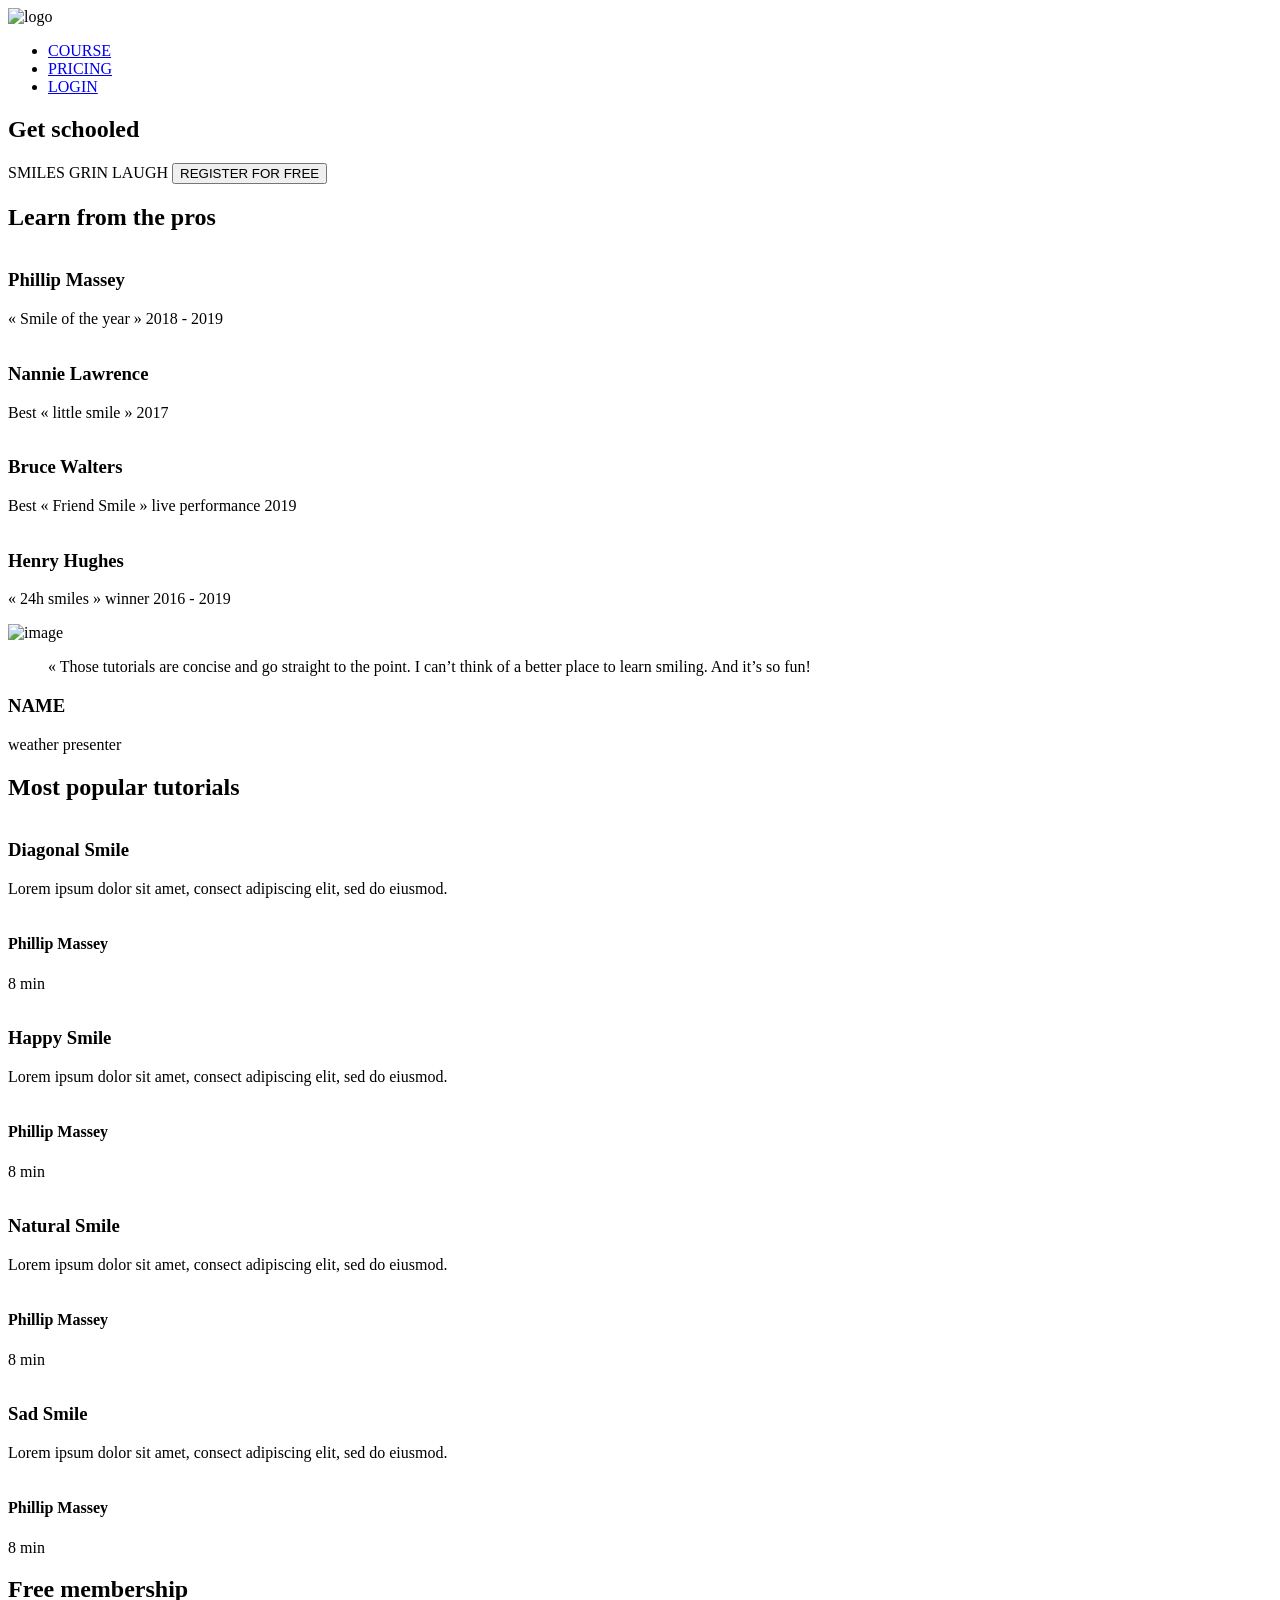
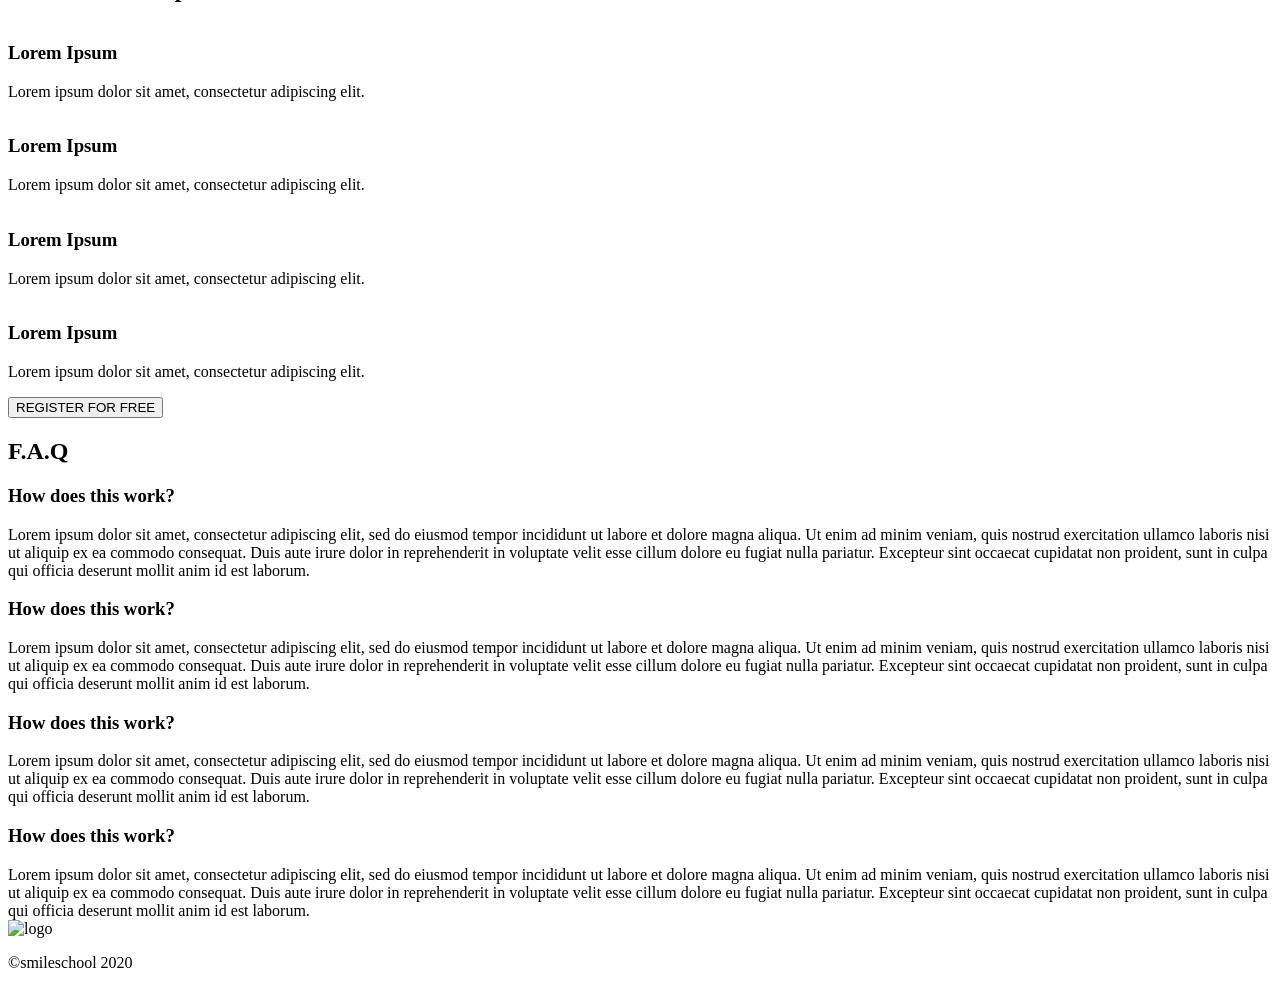
==== css_advanced/index.html @ 0bd1c62f "initial commit for css advanced" ====
<html lang="en">
<head>
    <meta charset="UTF-8">
    <meta name="viewport" content="width=device-width, initial-scale=1.0">
    <script src="https://kit.fontawesome.com/4a2b055604.js" crossorigin="anonymous"></script>
    <title>Document</title>
</head>
<body>
    <header>
        <nav>
            <img src="https://fakeimg.pl/250x250?text=Sample+Logo" alt="logo">
          
            <ul>
                <li><a href="#">COURSE</a></li>
                <li><a href="#">PRICING</a></li>
                <li><a href="#">LOGIN</a></li>
            </ul>
        </nav>
        
    </header>
    <main>
        <section>
            <div>
                <h1>Get schooled</h1>
                <span>SMILES</span>
                <span>GRIN</span>
                <span>LAUGH</span>
                <button>REGISTER FOR FREE</button>
            </div>
            <div>
                <h2>Learn from the pros</h2>
                <div>
                    <div>
                        <img src="./images/1 (3).png" alt="">
                        <h3>Phillip Massey</h3>
                        <p>« Smile of the year » 2018 - 2019</p>
                    </div>
                    <div>
                        <img src="./images/6.png" alt="">
                        <h3>Nannie Lawrence</h3>
                        <p>Best « little smile » 2017</p>
                    </div>
                    <div>
                        <img src="./images/7.png" alt="">
                        <h3>Bruce Walters</h3>
                        <p>Best « Friend Smile » live performance 2019</p>
                    </div>
                    <div>
                        <img src="./images/8.png" alt="">
                        <h3>Henry Hughes</h3>
                        <p>« 24h smiles » winner 2016 - 2019</p>
                    </div>
                </div>
            </div>
        </section>
        <section>
            <div>
                <img src="./images/Bitmap.png" alt="image">
            </div>
            <div>
                <blockquote>« Those tutorials are concise and go straight to the point. I can’t think of a better place to learn smiling. And it’s so fun!</blockquote>
                <h3>NAME</h3>
                <P>weather presenter</P>
            </div>
        </section>
        <section>
            <h2>Most popular tutorials</h2>
            <div>
                <img src="./images/Bitmap (1).png" alt="">
                <h3>Diagonal Smile</h3>
                <p>Lorem ipsum dolor sit amet, consect adipiscing elit, sed do eiusmod.</p>
                <div>
                    <img src="./images/1 (3).png" alt="">
                    <h4>Phillip Massey</h4>
                </div>
                <div>
                    <div><i class="fa-solid fa-star"></i></div>
                    <div><i class="fa-solid fa-star"></i></div>
                    <div><i class="fa-solid fa-star"></i></div>
                    <div><i class="fa-solid fa-star"></i></div>
                    <div><i class="fa-solid fa-star"></i></div>
                </div>
                <p>8 min</p>
            </div>
            <div>
                <img src="./images/Bitmap (4).png" alt="">
                <h3>Happy Smile</h3>
                <p>Lorem ipsum dolor sit amet, consect adipiscing elit, sed do eiusmod.</p>
                <div>
                    <img src="./images/1 (3).png" alt="">
                    <h4>Phillip Massey</h4>
                </div>
                <div>
                    <div><i class="fa-solid fa-star"></i></div>
                    <div><i class="fa-solid fa-star"></i></div>
                    <div><i class="fa-solid fa-star"></i></div>
                    <div><i class="fa-solid fa-star"></i></div>
                    <div><i class="fa-solid fa-star"></i></div>
                </div>
                <p>8 min</p>
            </div>
            <div>
                <img src="./images/Bitmap (3).png" alt="">
                <h3>Natural Smile</h3>
                <p>Lorem ipsum dolor sit amet, consect adipiscing elit, sed do eiusmod.</p>
                <div>
                    <img src="./images/1 (3).png" alt="">
                    <h4>Phillip Massey</h4>
                </div>
                <div>
                    <div><i class="fa-solid fa-star"></i></div>
                    <div><i class="fa-solid fa-star"></i></div>
                    <div><i class="fa-solid fa-star"></i></div>
                    <div><i class="fa-solid fa-star"></i></div>
                    <div><i class="fa-solid fa-star"></i></div>
                </div>
                <p>8 min</p>
            </div>
            <div>
                <img src="./images/Bitmap (2).png" alt="">
                <h3>Sad Smile</h3>
                <p>Lorem ipsum dolor sit amet, consect adipiscing elit, sed do eiusmod.</p>
                <div>
                    <img src="./images/1 (3).png" alt="">
                    <h4>Phillip Massey</h4>
                </div>
                <div>
                    <div><i class="fa-solid fa-star"></i></div>
                    <div><i class="fa-solid fa-star"></i></div>
                    <div><i class="fa-solid fa-star"></i></div>
                    <div><i class="fa-solid fa-star"></i></div>
                    <div><i class="fa-solid fa-star"></i></div>
                </div>
                <p>8 min</p>
            </div>
        </section>
        <section>
            <h2>Free membership</h2>
            <div>
                <img src="./images/smile.svg" alt="">
                <h3>Lorem Ipsum</h3>
                <p>Lorem ipsum dolor sit amet, consectetur adipiscing elit.</p>
            </div>
            <div>
                <img src="./images/smile.svg" alt="">
                <h3>Lorem Ipsum</h3>
                <p>Lorem ipsum dolor sit amet, consectetur adipiscing elit.</p>
            </div>
            <div>
                <img src="./images/smile.svg" alt="">
                <h3>Lorem Ipsum</h3>
                <p>Lorem ipsum dolor sit amet, consectetur adipiscing elit.</p>
            </div>
            <div>
                <img src="./images/smile.svg" alt="">
                <h3>Lorem Ipsum</h3>
                <p>Lorem ipsum dolor sit amet, consectetur adipiscing elit.</p>
            </div>
            <button>REGISTER FOR FREE</button>
        </section>
        <section>
            <h2>F.A.Q</h2>
            <div>
                <div>
                    <div>
                        <h3>How does this work?</h3>
                    </div>
                    <div>
                        Lorem ipsum dolor sit amet, consectetur adipiscing elit, sed do eiusmod tempor incididunt ut labore et dolore magna aliqua. Ut enim ad minim veniam, quis nostrud exercitation ullamco laboris nisi ut aliquip ex ea commodo consequat. Duis aute irure dolor in reprehenderit in voluptate velit esse cillum dolore eu fugiat nulla pariatur. Excepteur sint occaecat cupidatat non proident, sunt in culpa qui officia deserunt mollit anim id est laborum.
                    </div>

                    <div>
                        <h3>How does this work?</h3>
                    </div>
                    <div>
                        Lorem ipsum dolor sit amet, consectetur adipiscing elit, sed do eiusmod tempor incididunt ut labore et dolore magna aliqua. Ut enim ad minim veniam, quis nostrud exercitation ullamco laboris nisi ut aliquip ex ea commodo consequat. Duis aute irure dolor in reprehenderit in voluptate velit esse cillum dolore eu fugiat nulla pariatur. Excepteur sint occaecat cupidatat non proident, sunt in culpa qui officia deserunt mollit anim id est laborum.
                    </div>
                </div>
                <div>
                    <div>
                        <h3>How does this work?</h3>
                    </div>
                    <div>
                        Lorem ipsum dolor sit amet, consectetur adipiscing elit, sed do eiusmod tempor incididunt ut labore et dolore magna aliqua. Ut enim ad minim veniam, quis nostrud exercitation ullamco laboris nisi ut aliquip ex ea commodo consequat. Duis aute irure dolor in reprehenderit in voluptate velit esse cillum dolore eu fugiat nulla pariatur. Excepteur sint occaecat cupidatat non proident, sunt in culpa qui officia deserunt mollit anim id est laborum.
                    </div>
                    <div>
                        <h3>How does this work?</h3>
                    </div>
                    <div>
                        Lorem ipsum dolor sit amet, consectetur adipiscing elit, sed do eiusmod tempor incididunt ut labore et dolore magna aliqua. Ut enim ad minim veniam, quis nostrud exercitation ullamco laboris nisi ut aliquip ex ea commodo consequat. Duis aute irure dolor in reprehenderit in voluptate velit esse cillum dolore eu fugiat nulla pariatur. Excepteur sint occaecat cupidatat non proident, sunt in culpa qui officia deserunt mollit anim id est laborum.
                    </div>
                </div>
            </div>
        </section>
    </main>
    <footer>
        <section>
            <div>
                <img src="https://fakeimg.pl/250x250?text=Sample+Logo" alt="logo">
                <div>
                    <i class="fa-brands fa-facebook"></i>
                    <i class="fa-brands fa-twitter"></i>
                    <i class="fa-brands fa-instagram"></i>
                </div>
            </div>
            <p>©smileschool 2020</p>
        </section>
    </footer>
</body>
</html>
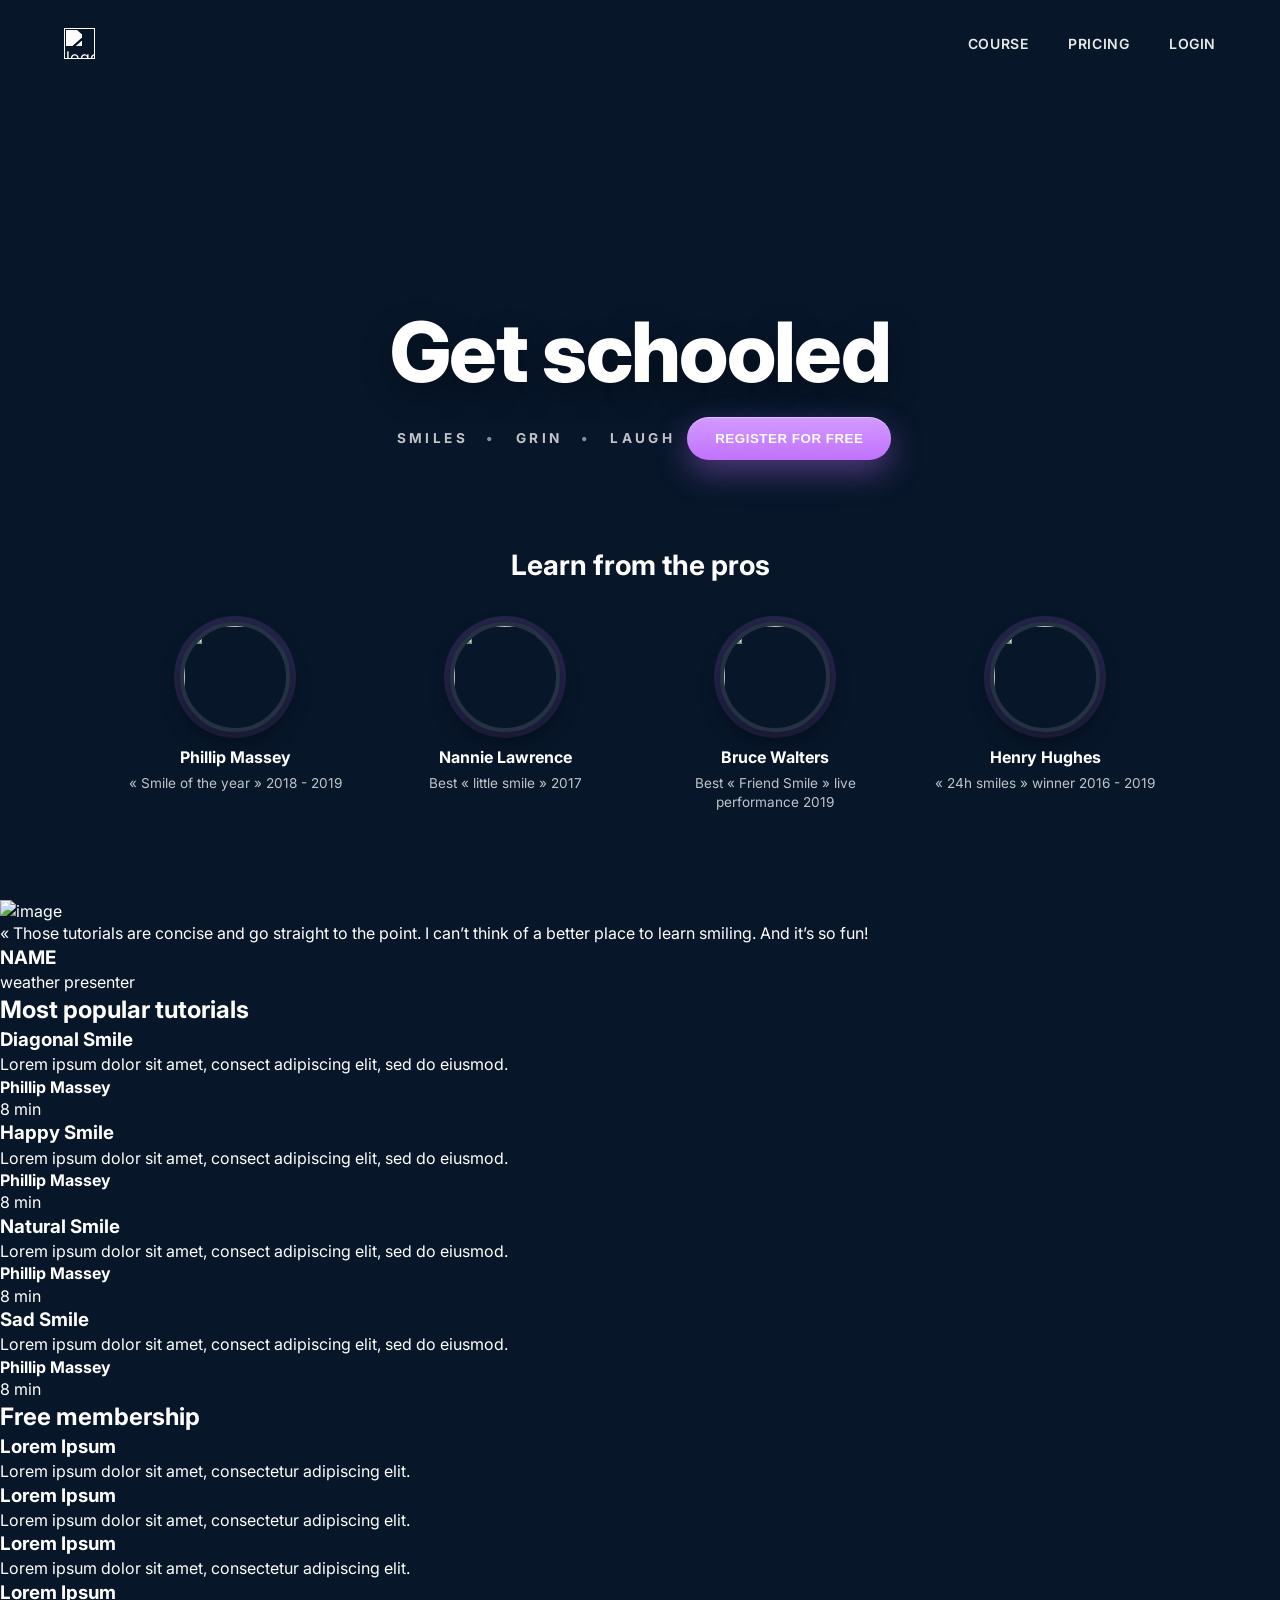
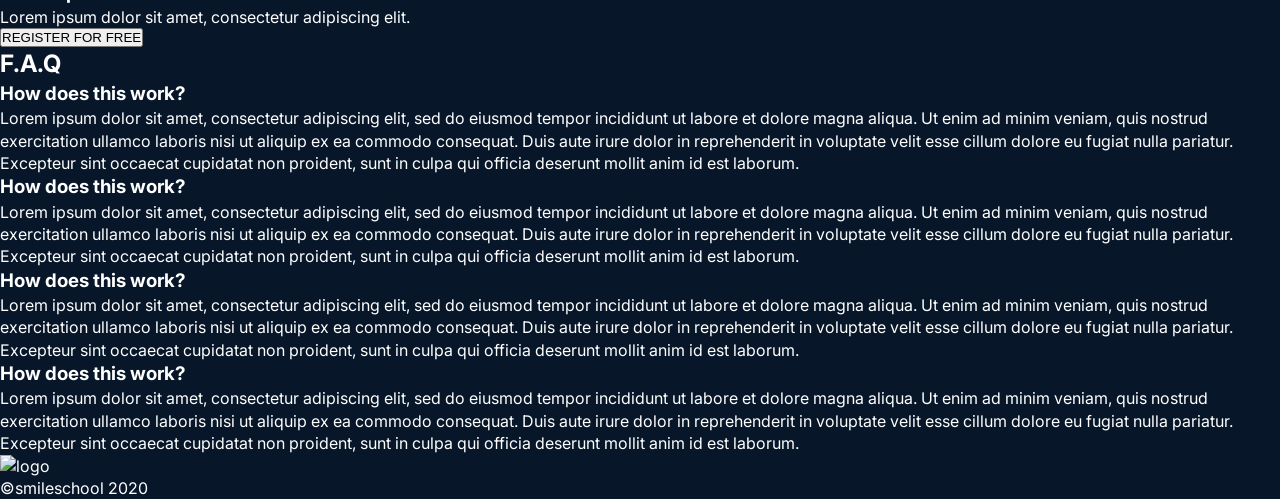
==== commit 6a4b4d4c: "header and first section for css advanced" ====
--- a/css_advanced/index.html
+++ b/css_advanced/index.html
@@ -5,11 +5,12 @@
     <meta name="viewport" content="width=device-width, initial-scale=1.0">
     <script src="https://kit.fontawesome.com/4a2b055604.js" crossorigin="anonymous"></script>
     <title>Document</title>
+    <link href="styles.css" rel="stylesheet">
 </head>
 <body>
     <header>
         <nav>
-            <img src="https://fakeimg.pl/250x250?text=Sample+Logo" alt="logo">
+            <img src="file:///Users/dafrosambanga/Desktop/alx_sefe/alx_html_css/css_advanced/CSS-Advanced-5/smile.png" alt="logo">
           
             <ul>
                 <li><a href="#">COURSE</a></li>
@@ -32,22 +33,22 @@
                 <h2>Learn from the pros</h2>
                 <div>
                     <div>
-                        <img src="./images/1 (3).png" alt="">
+                        <img src="file:///Users/dafrosambanga/Desktop/alx_sefe/alx_html_css/css_advanced/CSS-Advanced-5/1.png" alt="">
                         <h3>Phillip Massey</h3>
                         <p>« Smile of the year » 2018 - 2019</p>
                     </div>
                     <div>
-                        <img src="./images/6.png" alt="">
+                        <img src="file:///Users/dafrosambanga/Desktop/alx_sefe/alx_html_css/css_advanced/CSS-Advanced-5/3.png" alt="">
                         <h3>Nannie Lawrence</h3>
                         <p>Best « little smile » 2017</p>
                     </div>
                     <div>
-                        <img src="./images/7.png" alt="">
+                        <img src="file:///Users/dafrosambanga/Desktop/alx_sefe/alx_html_css/css_advanced/CSS-Advanced-5/2.png" alt="">
                         <h3>Bruce Walters</h3>
                         <p>Best « Friend Smile » live performance 2019</p>
                     </div>
                     <div>
-                        <img src="./images/8.png" alt="">
+                        <img src="file:///Users/dafrosambanga/Desktop/alx_sefe/alx_html_css/css_advanced/CSS-Advanced-5/4.png" alt="">
                         <h3>Henry Hughes</h3>
                         <p>« 24h smiles » winner 2016 - 2019</p>
                     </div>
--- a/css_advanced/styles.css
+++ b/css_advanced/styles.css
@@ -0,0 +1,197 @@
+/* ---------- Base ---------- */
+@import url('https://fonts.googleapis.com/css2?family=Inter:wght@400;600;700;800&display=swap');
+
+:root{
+  --bg-dark: #071629;
+  --text: #ffffff;
+  --muted: rgba(255,255,255,.75);
+  --accent: #C271FF;                 /* purple from mock */
+  --hero-img: url("file:///Users/dafrosambanga/Desktop/alx_sefe/alx_html_css/css_advanced/CSS-Advanced-5/Object.png"); 
+}
+
+*{box-sizing:border-box;margin:0;padding:0}
+html,body{height:100%}
+body{
+  font-family: Inter, system-ui, -apple-system, Segoe UI, Roboto, Arial, sans-serif;
+  color: var(--text);
+  background: var(--bg-dark);
+  line-height: 1.4;
+}
+
+/* ---------- Header / Nav ---------- */
+header{
+  position:absolute;                /* sits over the hero image */
+  inset:0 0 auto 0;
+  z-index:50;
+}
+header nav{
+  max-width:1200px;
+  margin:0 auto;
+  padding:28px 24px;
+  display:flex;
+  align-items:center;
+  justify-content:space-between;
+}
+header nav img{
+  height: clamp(24px, 2.4vw, 36px);
+  width:auto;
+  display:block;
+  object-fit:contain;
+  filter: brightness(0) invert(1);  /* white logo */
+  -webkit-user-drag: none;
+  user-select: none;
+}
+header nav ul{
+  list-style:none;
+  display:flex;
+  gap:40px;
+}
+header nav a{
+  text-decoration:none;
+  color:var(--text);
+  font-weight:600;
+  letter-spacing:.04em;
+  font-size:.875rem;
+  opacity:.9;
+  transition: color .2s ease, opacity .2s ease;
+}
+header nav a:hover{ color:var(--accent); opacity:1; }
+
+/* ---------- Hero (first section) ---------- */
+main > section:first-of-type{
+  position:relative;
+  min-height:100dvh;
+  display:flex;
+  flex-direction:column;
+  justify-content:flex-end;         /* pros row near bottom */
+  overflow:hidden;
+
+  /* Full-bleed image + vignettes like the design */
+  background:
+    radial-gradient(1200px 70% at 65% 8%, rgba(7,22,41,0) 0%, rgba(7,22,41,.55) 55%, rgba(7,22,41,.85) 85%, rgba(7,22,41,.95) 100%),
+    linear-gradient(180deg, rgba(7,22,41,.15) 0%, rgba(7,22,41,.85) 62%, rgba(7,22,41,1) 100%),
+    var(--hero-img) center right/cover no-repeat;
+}
+
+/* --- Headline block (first div inside first section) --- */
+main > section:first-of-type > div:first-of-type{
+  margin-top:120px;                 /* space below header */
+  margin-inline:auto;
+  max-width:960px;
+  padding:0 24px;
+  text-align:center;
+}
+
+main > section:first-of-type h1{
+  font-size: clamp(40px, 6.5vw, 96px);
+  line-height:1.02;
+  font-weight:800;
+  letter-spacing:-.02em;
+  text-shadow: 0 10px 30px rgba(0,0,0,.35);
+  margin-bottom:16px;
+}
+
+/* SMILES • GRIN • LAUGH */
+main > section:first-of-type > div:first-of-type span{
+  display:inline-block;
+  font-size:.85rem;
+  font-weight:700;
+  letter-spacing:.25em;
+  color:var(--muted);
+  margin:0 8px 26px;
+}
+main > section:first-of-type > div:first-of-type span:not(:last-of-type)::after{
+  content:" • ";
+  margin-left:12px;
+  opacity:.7;
+}
+
+/* CTA */
+main > section:first-of-type button{
+  margin-top:6px;
+  border:0;
+  border-radius:999px;
+  padding:14px 28px;
+  font-weight:700;
+  letter-spacing:.04em;
+  color:#fff;
+  background:linear-gradient(180deg, #D29BFF 0%, var(--accent) 100%);
+  box-shadow:0 12px 32px rgba(194,113,255,.38), inset 0 1px 0 rgba(255,255,255,.35);
+  cursor:pointer;
+  transition: transform .12s ease, box-shadow .2s ease, filter .2s ease;
+}
+main > section:first-of-type button:hover{
+  transform:translateY(-1px);
+  box-shadow:0 16px 40px rgba(194,113,255,.45);
+}
+main > section:first-of-type button:active{
+  transform:translateY(0);
+  filter:saturate(1.08);
+}
+
+/* --- “Learn from the pros” (second div inside first section) --- */
+main > section:first-of-type > div:nth-of-type(2){
+  margin:72px auto 64px;
+  width:100%;
+  max-width:1100px;
+  padding:0 24px 24px;
+  text-align:center;
+}
+main > section:first-of-type > div:nth-of-type(2) > h2{
+  font-size:clamp(20px, 2.6vw, 28px);
+  font-weight:700;
+  margin-bottom:36px;
+  color:#fff;
+}
+/* To color only the word “Learn”, wrap it:
+   <h2><span class="highlight">Learn</span> from the pros</h2> */
+main > section:first-of-type > div:nth-of-type(2) > h2 .highlight{ color:var(--accent); }
+
+/* Pros row */
+main > section:first-of-type > div:nth-of-type(2) > div{
+  display:grid;
+  grid-template-columns:repeat(4, minmax(0,1fr));
+  gap:28px;
+}
+main > section:first-of-type > div:nth-of-type(2) > div > div{
+  display:flex;
+  flex-direction:column;
+  align-items:center;
+  text-align:center;
+}
+main > section:first-of-type > div:nth-of-type(2) img{
+  width:110px;
+  height:110px;
+  object-fit:cover;
+  border-radius:999px;
+  border:4px solid rgba(255,255,255,.12);
+  box-shadow:0 10px 20px rgba(0,0,0,.35), 0 0 0 6px rgba(194,113,255,.15);
+  margin-bottom:14px;
+}
+main > section:first-of-type > div:nth-of-type(2) h3{
+  font-size:1rem;
+  font-weight:700;
+  margin-bottom:6px;
+}
+main > section:first-of-type > div:nth-of-type(2) p{
+  font-size:.85rem;
+  color:var(--muted);
+}
+
+/* ---------- Responsive tweaks ---------- */
+@media (max-width:900px){
+  header nav ul{ gap:24px; }
+  main > section:first-of-type > div:nth-of-type(2) > div{
+    grid-template-columns:repeat(2, minmax(0,1fr));
+    row-gap:36px;
+  }
+}
+@media (max-width:560px){
+  header nav{ padding:22px 16px; }
+  header nav ul{ gap:18px; }
+  header nav a{ font-size:.8rem; }
+  main > section:first-of-type h1{ font-size: clamp(36px, 10vw, 64px); }
+  main > section:first-of-type > div:nth-of-type(2){ margin:56px auto 40px; }
+  main > section:first-of-type > div:nth-of-type(2) > div{ grid-template-columns:1fr; }
+}
+
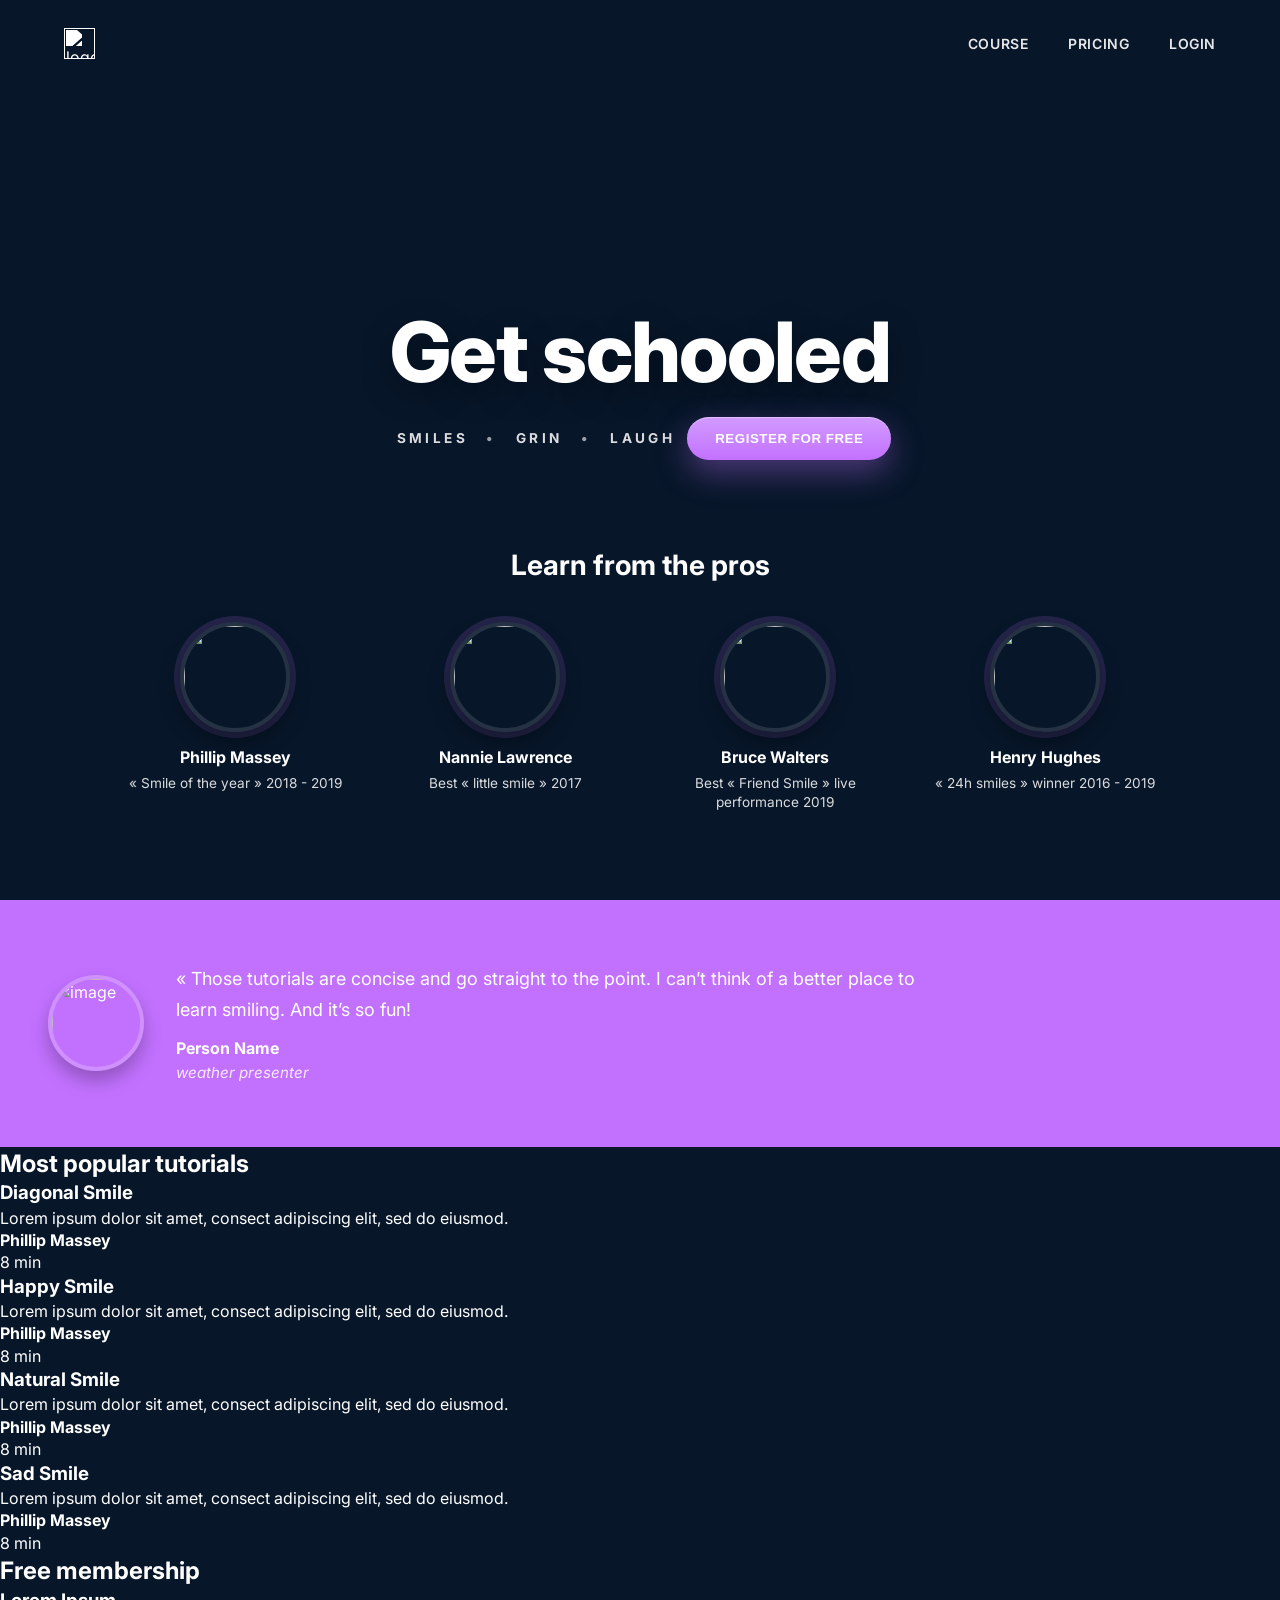
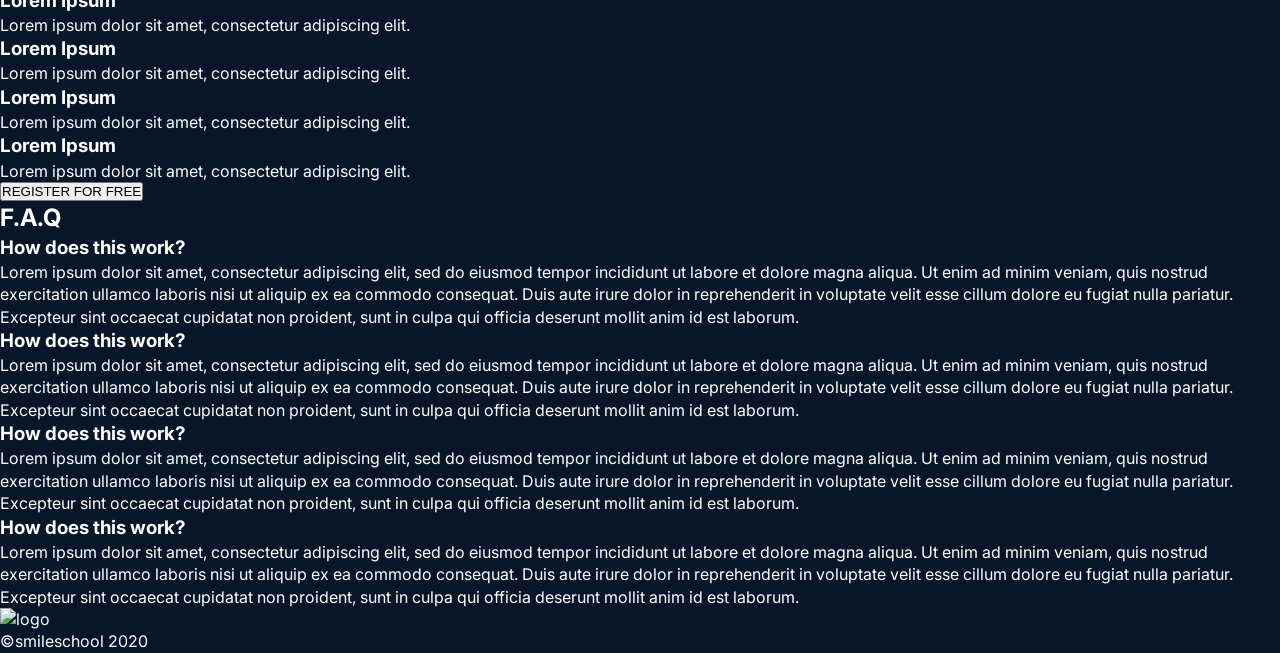
==== commit 7136c6dc: "updates on the Quote section" ====
--- a/css_advanced/index.html
+++ b/css_advanced/index.html
@@ -57,11 +57,11 @@
         </section>
         <section>
             <div>
-                <img src="./images/Bitmap.png" alt="image">
+              <img src="file:///Users/dafrosambanga/Desktop/alx_sefe/alx_html_css/css_advanced/CSS-Advanced-5/5.png" alt="image">
             </div>
             <div>
                 <blockquote>« Those tutorials are concise and go straight to the point. I can’t think of a better place to learn smiling. And it’s so fun!</blockquote>
-                <h3>NAME</h3>
+                <h3>Person Name</h3>
                 <P>weather presenter</P>
             </div>
         </section>
--- a/css_advanced/styles.css
+++ b/css_advanced/styles.css
@@ -194,4 +194,77 @@
   main > section:first-of-type > div:nth-of-type(2){ margin:56px auto 40px; }
   main > section:first-of-type > div:nth-of-type(2) > div{ grid-template-columns:1fr; }
 }
-
+/* ===== Quote / Testimonial Section (2nd section) ===== */
+:root{
+    /* keep if already defined elsewhere */
+    --accent:#C271FF;
+    --text:#ffffff;
+    --muted:rgba(255,255,255,.85);
+  }
+  
+  main > section:nth-of-type(2){
+    background: var(--accent);
+    color: var(--text);
+    padding: 64px 24px;
+    display: grid;
+    grid-template-columns: 120px 1fr;   /* avatar | text */
+    gap: 24px 32px;
+    align-items: center;
+  }
+  
+  /* Avatar */
+  main > section:nth-of-type(2) > div:first-of-type img{
+    width: 96px;
+    height: 96px;
+    object-fit: cover;
+    border-radius: 999px;
+    border: 4px solid rgba(255,255,255,.22);
+    box-shadow: 0 10px 18px rgba(0,0,0,.25);
+    display:block;
+    /* nudges photo closer to the text column */
+    margin-left: auto;
+  }
+  
+  /* Text box */
+  main > section:nth-of-type(2) > div:nth-of-type(2){
+    max-width: 760px;               /* keeps lines comfortable on large screens */
+  }
+  
+  /* The quote text */
+  main > section:nth-of-type(2) blockquote{
+    margin: 0 0 12px;
+    font-size: clamp(16px, 2.1vw, 18px);
+    line-height: 1.7;
+    color: var(--text);
+  }
+  
+  /* Name */
+  main > section:nth-of-type(2) h3{
+    margin: 0 0 2px;
+    font-size: 1rem;
+    font-weight: 700;
+    color: var(--text);
+  }
+  
+  /* Role */
+  main > section:nth-of-type(2) p{
+    margin: 0;
+    font-size: .95rem;
+    font-style: italic;
+    color: var(--muted);
+  }
+  
+  /* ------- Responsive ------- */
+  @media (max-width: 640px){
+    main > section:nth-of-type(2){
+      grid-template-columns: 1fr;   /* stack */
+      text-align: center;
+    }
+    main > section:nth-of-type(2) > div:first-of-type img{
+      margin: 0 auto 12px;
+    }
+    main > section:nth-of-type(2) > div:nth-of-type(2){
+      margin-inline: auto;
+    }
+  }
+  
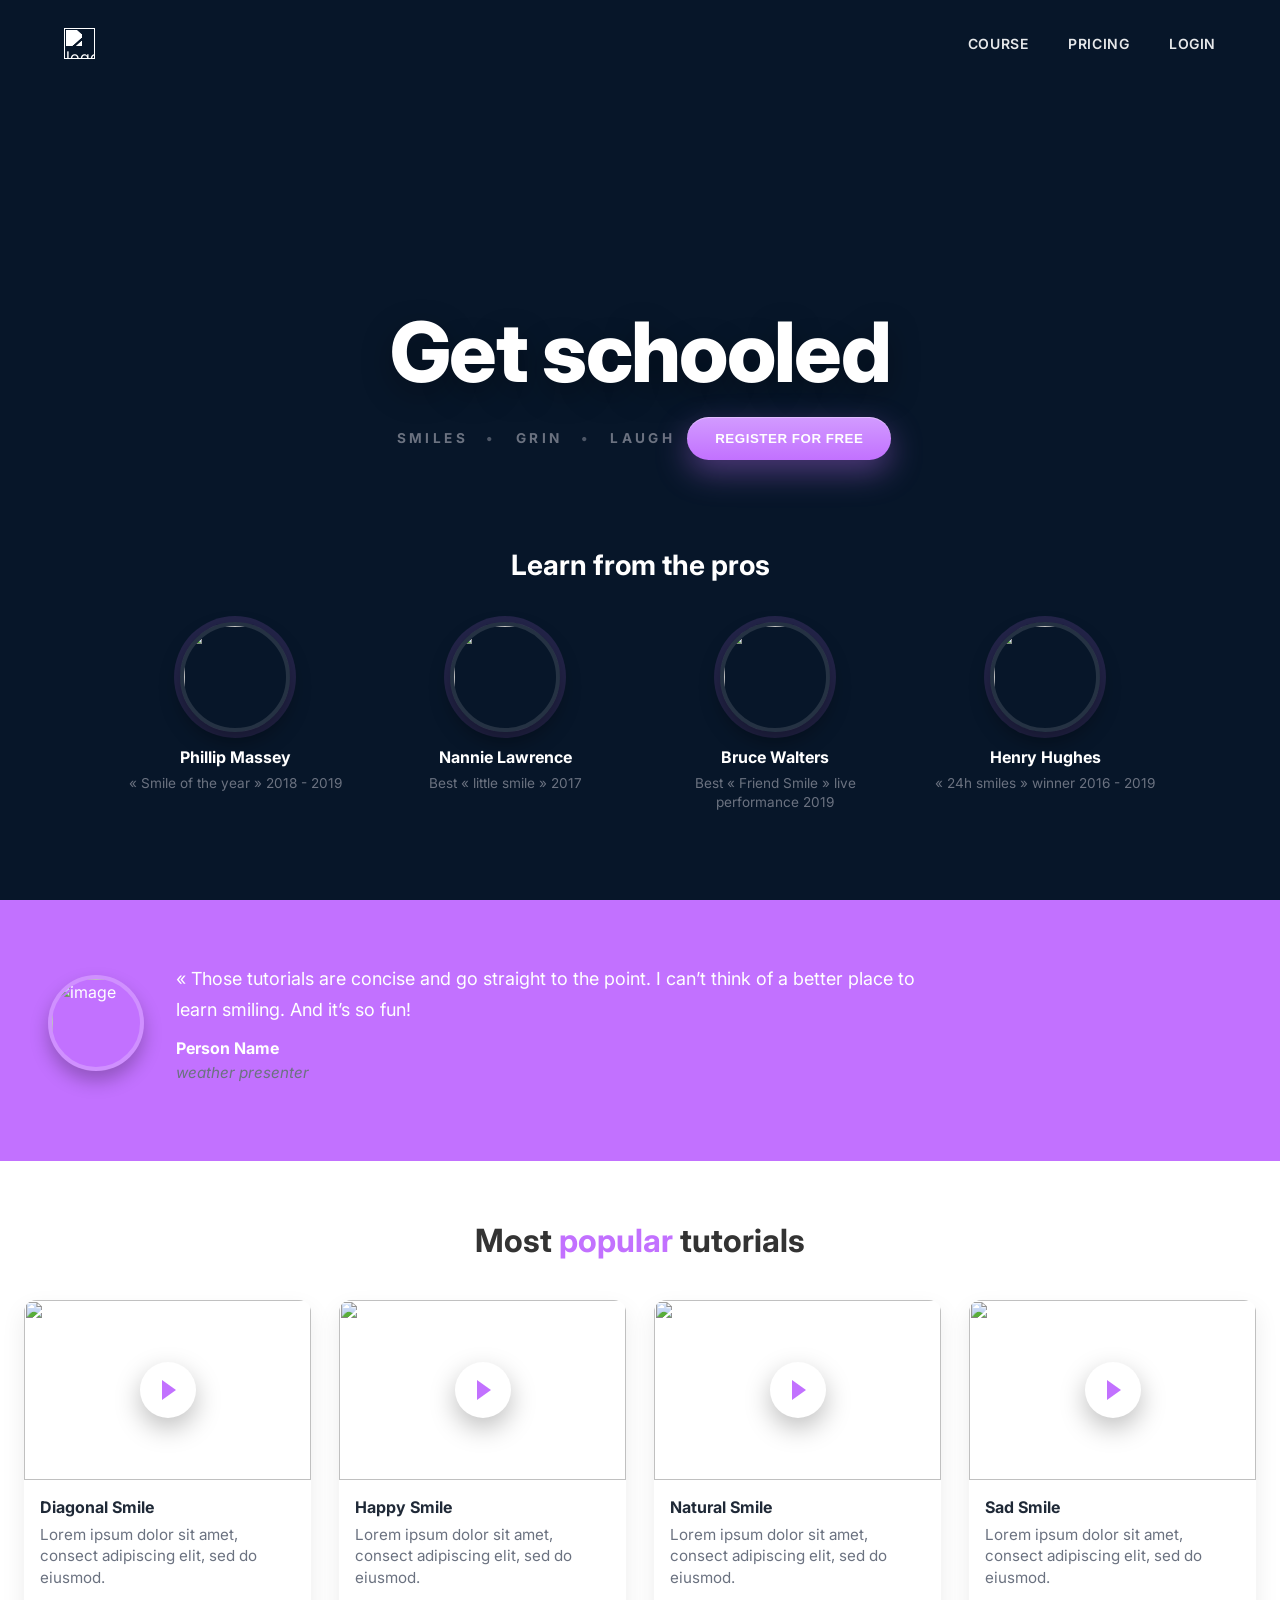
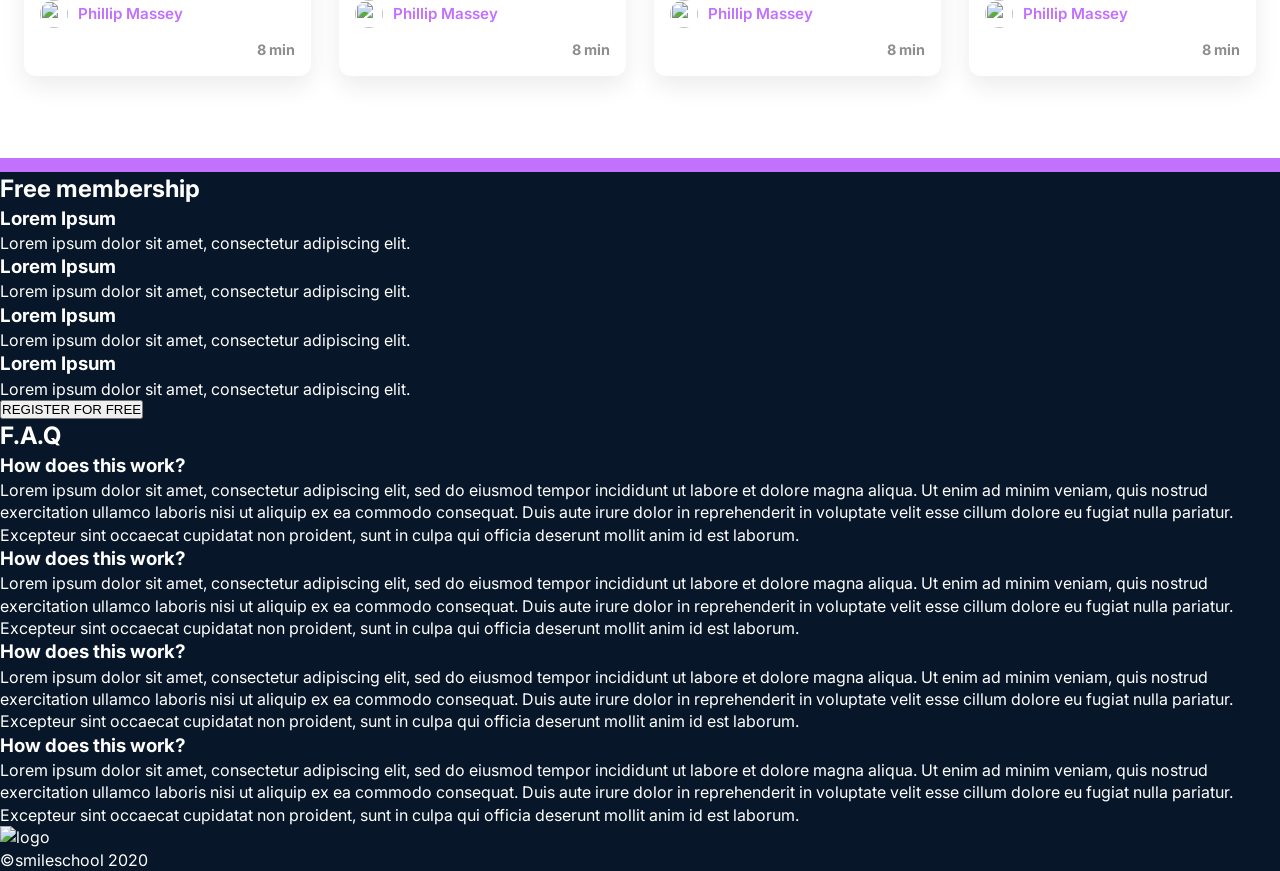
==== commit 8d5e7185: "videos list section" ====
--- a/css_advanced/index.html
+++ b/css_advanced/index.html
@@ -62,13 +62,13 @@
             <div>
                 <blockquote>« Those tutorials are concise and go straight to the point. I can’t think of a better place to learn smiling. And it’s so fun!</blockquote>
                 <h3>Person Name</h3>
-                <P>weather presenter</P>
-            </div>
-        </section>
-        <section>
-            <h2>Most popular tutorials</h2>
-            <div>
-                <img src="./images/Bitmap (1).png" alt="">
+                <p>weather presenter</p>
+            </div>
+        </section>
+        <section>
+            <h2>Most <span class="accent">popular</span> tutorials</h2>
+            <div>
+                <img src="ile:///Users/dafrosambanga/Desktop/alx_sefe/alx_html_css/css_advanced/CSS-Advanced-5/9.png" alt="">
                 <h3>Diagonal Smile</h3>
                 <p>Lorem ipsum dolor sit amet, consect adipiscing elit, sed do eiusmod.</p>
                 <div>
@@ -85,7 +85,7 @@
                 <p>8 min</p>
             </div>
             <div>
-                <img src="./images/Bitmap (4).png" alt="">
+                <img src="./ile:///Users/dafrosambanga/Desktop/alx_sefe/alx_html_css/css_advanced/CSS-Advanced-5/6.png" alt="">
                 <h3>Happy Smile</h3>
                 <p>Lorem ipsum dolor sit amet, consect adipiscing elit, sed do eiusmod.</p>
                 <div>
@@ -102,7 +102,7 @@
                 <p>8 min</p>
             </div>
             <div>
-                <img src="./images/Bitmap (3).png" alt="">
+                <img src="ile:///Users/dafrosambanga/Desktop/alx_sefe/alx_html_css/css_advanced/CSS-Advanced-5/8.png" alt="">
                 <h3>Natural Smile</h3>
                 <p>Lorem ipsum dolor sit amet, consect adipiscing elit, sed do eiusmod.</p>
                 <div>
@@ -119,11 +119,11 @@
                 <p>8 min</p>
             </div>
             <div>
-                <img src="./images/Bitmap (2).png" alt="">
+                <img src="ile:///Users/dafrosambanga/Desktop/alx_sefe/alx_html_css/css_advanced/CSS-Advanced-5/7.png" alt="">
                 <h3>Sad Smile</h3>
                 <p>Lorem ipsum dolor sit amet, consect adipiscing elit, sed do eiusmod.</p>
                 <div>
-                    <img src="./images/1 (3).png" alt="">
+                    <img src="ile:///Users/dafrosambanga/Desktop/alx_sefe/alx_html_css/css_advanced/CSS-Advanced-5/1.png" alt="">
                     <h4>Phillip Massey</h4>
                 </div>
                 <div>
--- a/css_advanced/styles.css
+++ b/css_advanced/styles.css
@@ -267,4 +267,174 @@
       margin-inline: auto;
     }
   }
-  
+  /* ===================== Popular Tutorials (videos list) ===================== */
+  :root{
+    --accent:#C271FF;          /* purple */
+    --ink:#2b2f3a;             /* body text on white */
+    --muted:#6b7280;           /* gray text */
+    --thumb-h:180px;           /* thumbnail height */
+  }
+  
+  /* Section wrapper */
+  main > section:nth-of-type(3){
+    position:relative;
+    background:#fff;
+    color:var(--ink);
+    padding:72px 24px 96px;
+    display:grid;
+    grid-template-columns:repeat(4, minmax(0,1fr));
+    gap:28px;
+  }
+  
+  /* Top and bottom purple bars */
+  main > section:nth-of-type(3)::before,
+  main > section:nth-of-type(3)::after{
+    content:"";
+    position:absolute; left:0; right:0; height:14px; background:var(--accent);
+  }
+  main > section:nth-of-type(3)::before{ top:0; } 
+  main > section:nth-of-type(3)::after{ bottom:0; }
+  
+  /* Section heading */
+  main > section:nth-of-type(3) > h2{
+    grid-column:1 / -1;
+    text-align:center;
+    font-weight:700;
+    font-size:clamp(22px, 3vw, 32px);
+    margin-bottom:8px;
+    color:#333;
+  }
+  /* Color only the word “popular” if wrapped in a span.accent */
+  main > section:nth-of-type(3) > h2 .accent{ color:var(--accent); }
+  
+  /* ===================== Card ===================== */
+  main > section:nth-of-type(3) > div{
+    position:relative;
+    background:#fff;
+    border-radius:12px;
+    overflow:hidden;
+    box-shadow:0 10px 24px rgba(0,0,0,.08);
+    transition:transform .15s ease, box-shadow .2s ease;
+    display:grid;
+    grid-template-columns:1fr 1fr;   /* lets bottom row align duration right */
+    grid-auto-rows:auto;
+    cursor:pointer;
+  }
+  main > section:nth-of-type(3) > div:hover{
+    transform:translateY(-2px);
+    box-shadow:0 16px 36px rgba(0,0,0,.12);
+  }
+  
+  /* Thumbnail */
+  main > section:nth-of-type(3) > div > img:first-of-type{
+    grid-column:1 / -1;
+    width:100%;
+    height:var(--thumb-h);
+    object-fit:cover;
+    display:block;
+  }
+  
+  /* ===================== Player button (CSS-only) ===================== */
+  /* White circle with purple play triangle, centered over thumbnail. */
+  main > section:nth-of-type(3) > div::after{
+    content:"";
+    position:absolute;
+    top:calc(var(--thumb-h)/2 - 28px);
+    left:50%;
+    transform:translateX(-50%);
+    width:56px; height:56px;
+    background:#ffffff;
+    border-radius:50%;
+    box-shadow:0 10px 26px rgba(0,0,0,.25);
+    pointer-events:none;             /* does not block clicks */
+  }
+  main > section:nth-of-type(3) > div::before{
+    content:"";
+    position:absolute;
+    top:calc(var(--thumb-h)/2 - 10px);
+    left:calc(50% - 6px);
+    border-left:14px solid var(--accent);
+    border-top:10px solid transparent;
+    border-bottom:10px solid transparent;
+    z-index:1;
+    pointer-events:none;
+  }
+  /* Hover/focus “play” feedback */
+  main > section:nth-of-type(3) > div:hover::after,
+  main > section:nth-of-type(3) > div:focus-within::after{
+    transform:translateX(-50%) scale(1.06);
+    box-shadow:0 16px 40px rgba(0,0,0,.28), 0 0 0 8px rgba(194,113,255,.18);
+  }
+  
+  /* Title & description */
+  main > section:nth-of-type(3) h3{
+    grid-column:1 / -1;
+    margin:16px 16px 6px;
+    font-size:1rem;
+    font-weight:700;
+    color:#1f2937;
+  }
+  main > section:nth-of-type(3) > div > p:first-of-type{
+    grid-column:1 / -1;
+    margin:0 16px 12px;
+    font-size:.95rem;
+    color:var(--muted);
+  }
+  
+  /* Author row (avatar + name) */
+  main > section:nth-of-type(3) > div > div:nth-of-type(1){
+    grid-column:1 / -1;
+    display:flex;
+    align-items:center;
+    gap:10px;
+    margin:0 16px 12px;
+  }
+  main > section:nth-of-type(3) > div > div:nth-of-type(1) img{
+    width:28px; height:28px; border-radius:50%; object-fit:cover;
+  }
+  main > section:nth-of-type(3) > div > div:nth-of-type(1) h4{
+    font-size:.95rem;
+    font-weight:600;
+    color:var(--accent);
+  }
+  
+  /* Stars (left) */
+  main > section:nth-of-type(3) > div > div:nth-of-type(2){
+    margin:0 16px 16px;
+    justify-self:start;
+    align-self:center;
+  }
+  main > section:nth-of-type(3) i.fa-star{
+    font-size:.8rem;
+    color:var(--accent);
+    margin-right:4px;
+  }
+  
+  /* Duration (right) */
+  main > section:nth-of-type(3) > div > p:last-of-type{
+    margin:0 16px 16px;
+    justify-self:end;
+    align-self:center;
+    font-weight:700;
+    font-size:.9rem;
+    color:#8e8e8e;
+  }
+  
+  /* ===================== Responsive ===================== */
+  @media (max-width:1100px){
+    main > section:nth-of-type(3){
+      grid-template-columns:repeat(2, minmax(0,1fr));
+    }
+  }
+  @media (max-width:640px){
+    :root{ --thumb-h:160px; }
+    main > section:nth-of-type(3){
+      grid-template-columns:1fr;
+      padding:56px 16px 72px;
+    }
+    main > section:nth-of-type(3) > div::after{ top:calc(var(--thumb-h)/2 - 24px); width:48px; height:48px; }
+    main > section:nth-of-type(3) > div::before{ top:calc(var(--thumb-h)/2 - 9px); }
+  }
+ 
+  
+  
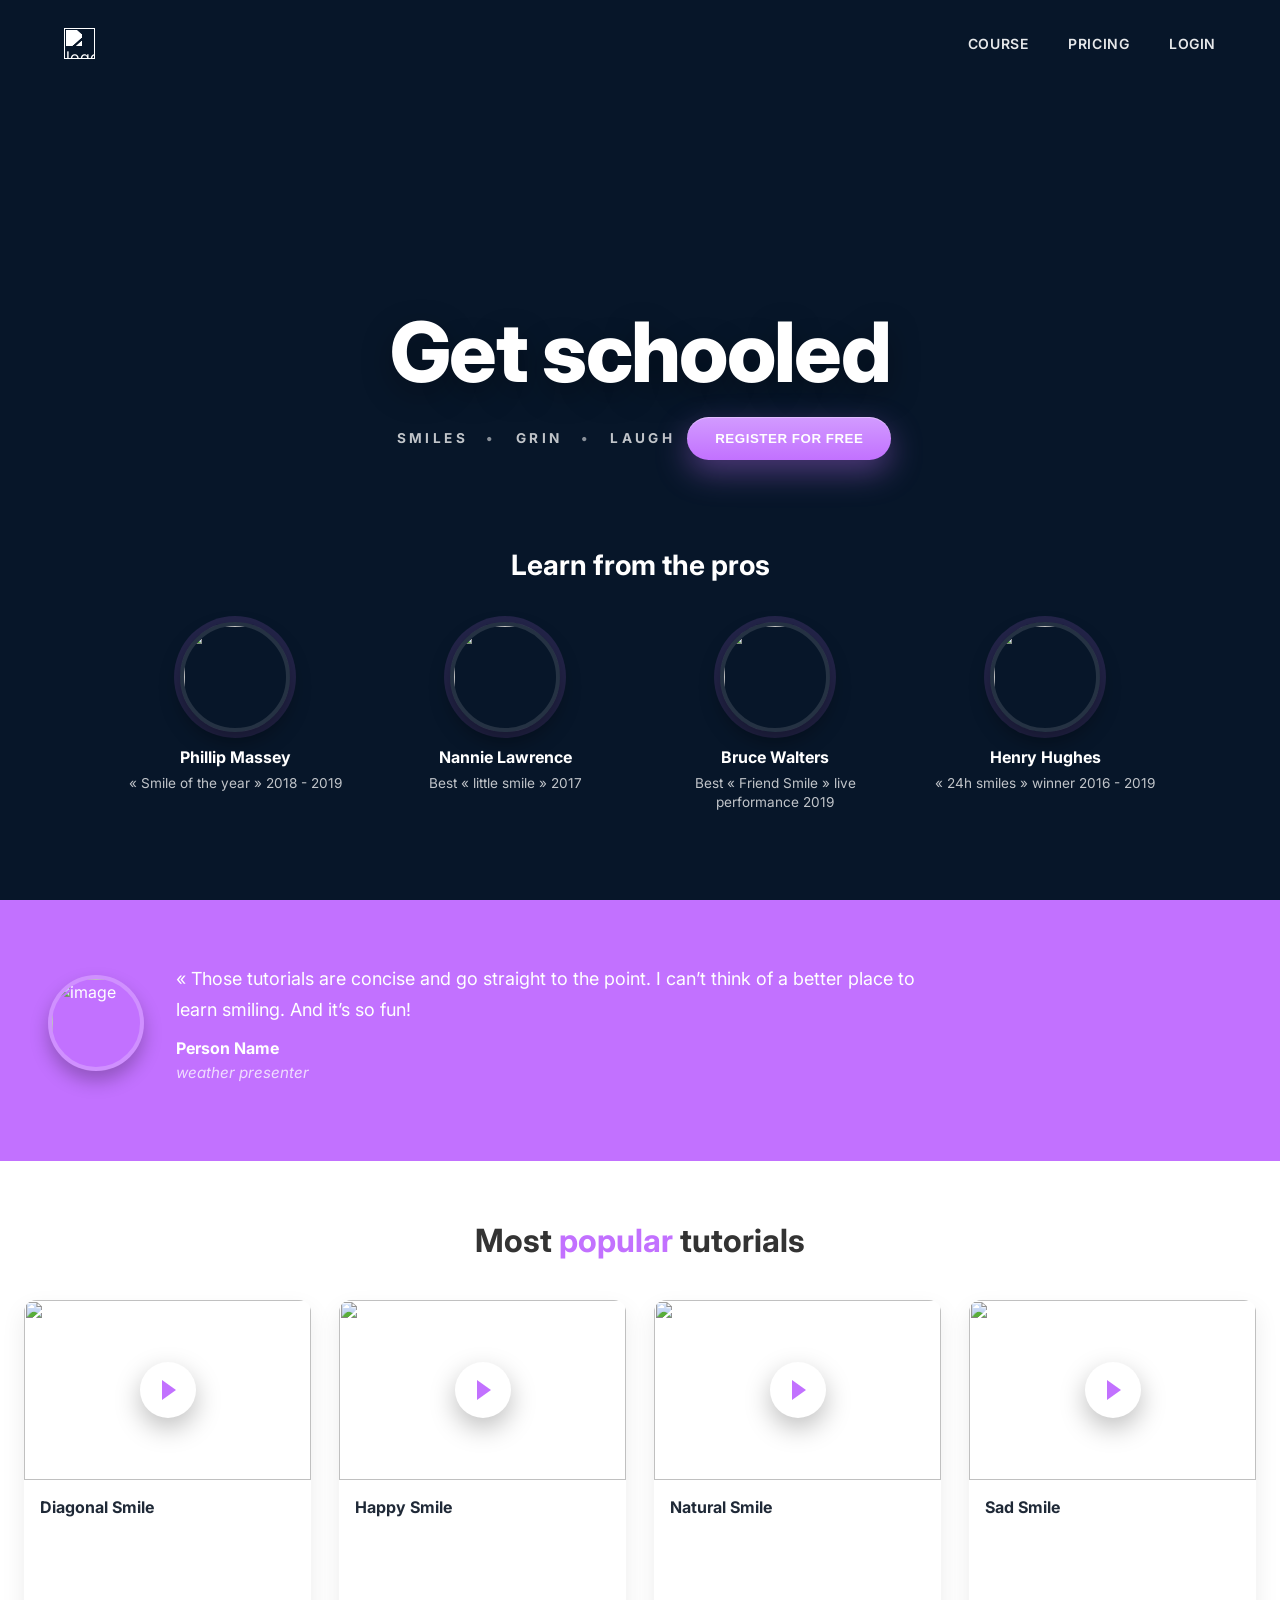
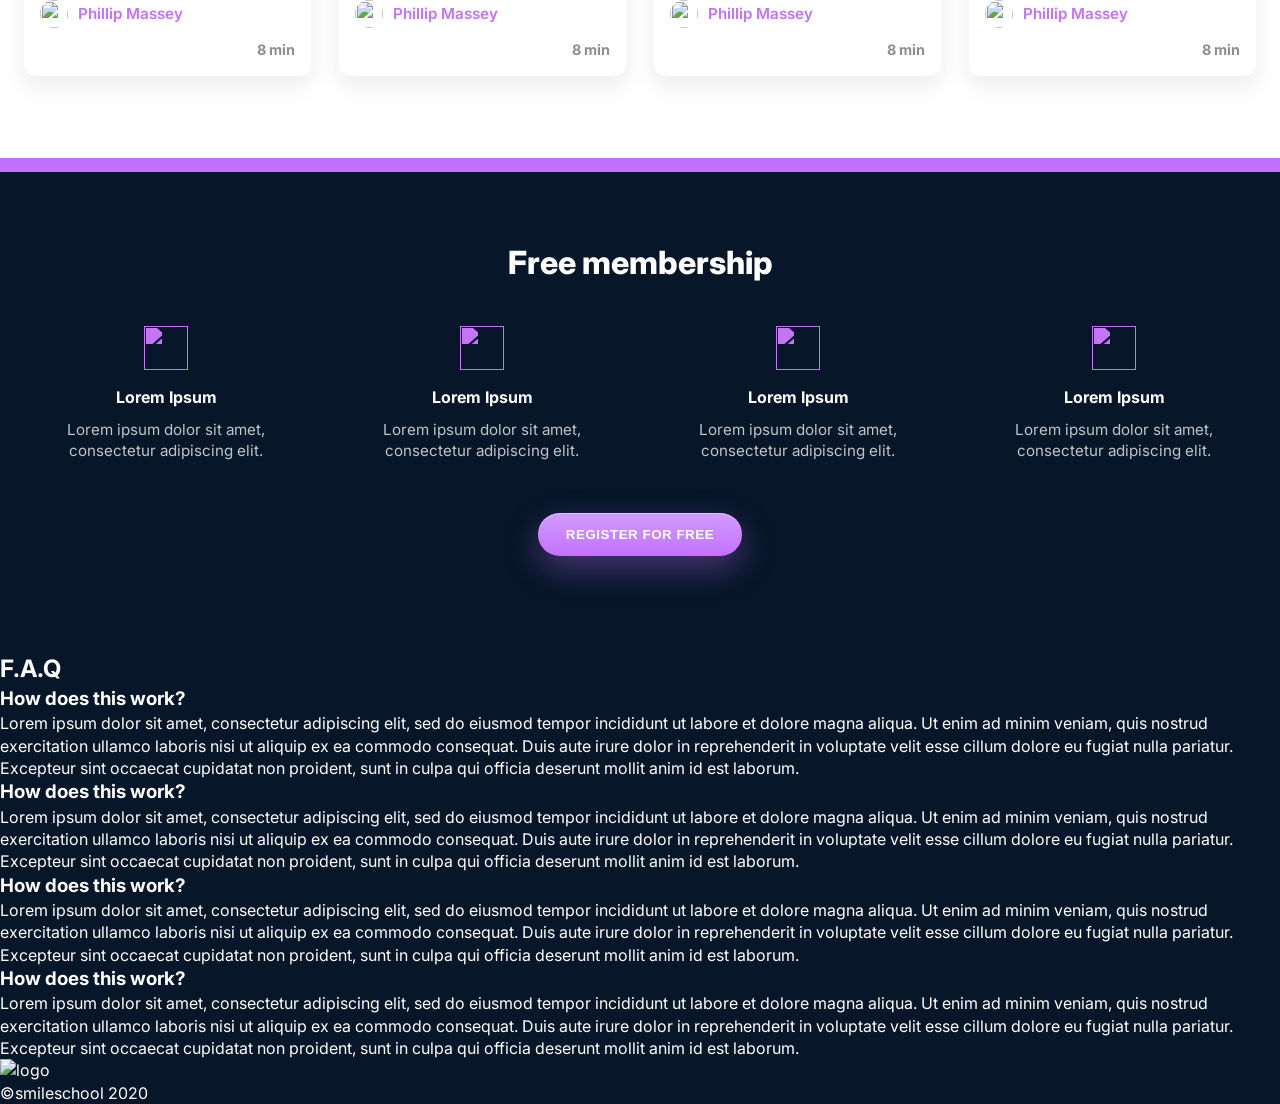
==== commit 13ff3c64: "Updates and Free Membership Section" ====
--- a/css_advanced/index.html
+++ b/css_advanced/index.html
@@ -10,7 +10,7 @@
 <body>
     <header>
         <nav>
-            <img src="file:///Users/dafrosambanga/Desktop/alx_sefe/alx_html_css/css_advanced/CSS-Advanced-5/smile.png" alt="logo">
+            <img src="file:///Users/dafrosambanga/Desktop/alx_sefe/alx_html_css/css_advanced/CSS-Advanced-5/logo.png" alt="logo">
           
             <ul>
                 <li><a href="#">COURSE</a></li>
@@ -68,62 +68,62 @@
         <section>
             <h2>Most <span class="accent">popular</span> tutorials</h2>
             <div>
-                <img src="ile:///Users/dafrosambanga/Desktop/alx_sefe/alx_html_css/css_advanced/CSS-Advanced-5/9.png" alt="">
+                <img src="file:///Users/dafrosambanga/Desktop/alx_sefe/alx_html_css/css_advanced/CSS-Advanced-5/9.png" alt="">
                 <h3>Diagonal Smile</h3>
                 <p>Lorem ipsum dolor sit amet, consect adipiscing elit, sed do eiusmod.</p>
                 <div>
-                    <img src="./images/1 (3).png" alt="">
-                    <h4>Phillip Massey</h4>
-                </div>
-                <div>
-                    <div><i class="fa-solid fa-star"></i></div>
-                    <div><i class="fa-solid fa-star"></i></div>
-                    <div><i class="fa-solid fa-star"></i></div>
-                    <div><i class="fa-solid fa-star"></i></div>
-                    <div><i class="fa-solid fa-star"></i></div>
-                </div>
-                <p>8 min</p>
-            </div>
-            <div>
-                <img src="./ile:///Users/dafrosambanga/Desktop/alx_sefe/alx_html_css/css_advanced/CSS-Advanced-5/6.png" alt="">
+                    <img src="file:///Users/dafrosambanga/Desktop/alx_sefe/alx_html_css/css_advanced/CSS-Advanced-5/1.png" alt="">
+                    <h4>Phillip Massey</h4>
+                </div>
+                <div>
+                    <div><i class="fa-solid fa-star"></i></div>
+                    <div><i class="fa-solid fa-star"></i></div>
+                    <div><i class="fa-solid fa-star"></i></div>
+                    <div><i class="fa-solid fa-star"></i></div>
+                    <div><i class="fa-solid fa-star"></i></div>
+                </div>
+                <p>8 min</p>
+            </div>
+            <div>
+                <img src="file:///Users/dafrosambanga/Desktop/alx_sefe/alx_html_css/css_advanced/CSS-Advanced-5/6.png" alt="">
                 <h3>Happy Smile</h3>
                 <p>Lorem ipsum dolor sit amet, consect adipiscing elit, sed do eiusmod.</p>
                 <div>
-                    <img src="./images/1 (3).png" alt="">
-                    <h4>Phillip Massey</h4>
-                </div>
-                <div>
-                    <div><i class="fa-solid fa-star"></i></div>
-                    <div><i class="fa-solid fa-star"></i></div>
-                    <div><i class="fa-solid fa-star"></i></div>
-                    <div><i class="fa-solid fa-star"></i></div>
-                    <div><i class="fa-solid fa-star"></i></div>
-                </div>
-                <p>8 min</p>
-            </div>
-            <div>
-                <img src="ile:///Users/dafrosambanga/Desktop/alx_sefe/alx_html_css/css_advanced/CSS-Advanced-5/8.png" alt="">
+                    <img src="file:///Users/dafrosambanga/Desktop/alx_sefe/alx_html_css/css_advanced/CSS-Advanced-5/1.png" alt="">
+                    <h4>Phillip Massey</h4>
+                </div>
+                <div>
+                    <div><i class="fa-solid fa-star"></i></div>
+                    <div><i class="fa-solid fa-star"></i></div>
+                    <div><i class="fa-solid fa-star"></i></div>
+                    <div><i class="fa-solid fa-star"></i></div>
+                    <div><i class="fa-solid fa-star"></i></div>
+                </div>
+                <p>8 min</p>
+            </div>
+            <div>
+                <img src="file:///Users/dafrosambanga/Desktop/alx_sefe/alx_html_css/css_advanced/CSS-Advanced-5/8.png" alt="">
                 <h3>Natural Smile</h3>
                 <p>Lorem ipsum dolor sit amet, consect adipiscing elit, sed do eiusmod.</p>
                 <div>
-                    <img src="./images/1 (3).png" alt="">
-                    <h4>Phillip Massey</h4>
-                </div>
-                <div>
-                    <div><i class="fa-solid fa-star"></i></div>
-                    <div><i class="fa-solid fa-star"></i></div>
-                    <div><i class="fa-solid fa-star"></i></div>
-                    <div><i class="fa-solid fa-star"></i></div>
-                    <div><i class="fa-solid fa-star"></i></div>
-                </div>
-                <p>8 min</p>
-            </div>
-            <div>
-                <img src="ile:///Users/dafrosambanga/Desktop/alx_sefe/alx_html_css/css_advanced/CSS-Advanced-5/7.png" alt="">
+                    <img src="file:///Users/dafrosambanga/Desktop/alx_sefe/alx_html_css/css_advanced/CSS-Advanced-5/1.png" alt="">
+                    <h4>Phillip Massey</h4>
+                </div>
+                <div>
+                    <div><i class="fa-solid fa-star"></i></div>
+                    <div><i class="fa-solid fa-star"></i></div>
+                    <div><i class="fa-solid fa-star"></i></div>
+                    <div><i class="fa-solid fa-star"></i></div>
+                    <div><i class="fa-solid fa-star"></i></div>
+                </div>
+                <p>8 min</p>
+            </div>
+            <div>
+                <img src="file:///Users/dafrosambanga/Desktop/alx_sefe/alx_html_css/css_advanced/CSS-Advanced-5/7.png" alt="">
                 <h3>Sad Smile</h3>
                 <p>Lorem ipsum dolor sit amet, consect adipiscing elit, sed do eiusmod.</p>
                 <div>
-                    <img src="ile:///Users/dafrosambanga/Desktop/alx_sefe/alx_html_css/css_advanced/CSS-Advanced-5/1.png" alt="">
+                    <img src="file:///Users/dafrosambanga/Desktop/alx_sefe/alx_html_css/css_advanced/CSS-Advanced-5/1.png" alt="">
                     <h4>Phillip Massey</h4>
                 </div>
                 <div>
@@ -139,22 +139,22 @@
         <section>
             <h2>Free membership</h2>
             <div>
-                <img src="./images/smile.svg" alt="">
-                <h3>Lorem Ipsum</h3>
-                <p>Lorem ipsum dolor sit amet, consectetur adipiscing elit.</p>
-            </div>
-            <div>
-                <img src="./images/smile.svg" alt="">
-                <h3>Lorem Ipsum</h3>
-                <p>Lorem ipsum dolor sit amet, consectetur adipiscing elit.</p>
-            </div>
-            <div>
-                <img src="./images/smile.svg" alt="">
-                <h3>Lorem Ipsum</h3>
-                <p>Lorem ipsum dolor sit amet, consectetur adipiscing elit.</p>
-            </div>
-            <div>
-                <img src="./images/smile.svg" alt="">
+                <img src="file:///Users/dafrosambanga/Desktop/alx_sefe/alx_html_css/css_advanced/CSS-Advanced-5/smile.png" alt="">
+                <h3>Lorem Ipsum</h3>
+                <p>Lorem ipsum dolor sit amet, consectetur adipiscing elit.</p>
+            </div>
+            <div>
+                <img src="file:///Users/dafrosambanga/Desktop/alx_sefe/alx_html_css/css_advanced/CSS-Advanced-5/smile.png" alt="">
+                <h3>Lorem Ipsum</h3>
+                <p>Lorem ipsum dolor sit amet, consectetur adipiscing elit.</p>
+            </div>
+            <div>
+                <img src="file:///Users/dafrosambanga/Desktop/alx_sefe/alx_html_css/css_advanced/CSS-Advanced-5/smile.png" alt="">
+                <h3>Lorem Ipsum</h3>
+                <p>Lorem ipsum dolor sit amet, consectetur adipiscing elit.</p>
+            </div>
+            <div>
+                <img src="file:///Users/dafrosambanga/Desktop/alx_sefe/alx_html_css/css_advanced/CSS-Advanced-5/smile.png" alt="">
                 <h3>Lorem Ipsum</h3>
                 <p>Lorem ipsum dolor sit amet, consectetur adipiscing elit.</p>
             </div>
--- a/css_advanced/styles.css
+++ b/css_advanced/styles.css
@@ -435,6 +435,111 @@
     main > section:nth-of-type(3) > div::after{ top:calc(var(--thumb-h)/2 - 24px); width:48px; height:48px; }
     main > section:nth-of-type(3) > div::before{ top:calc(var(--thumb-h)/2 - 9px); }
   }
- 
-  
-  
+ /* =============== Free membership (4th section) =============== */
+:root{
+  --bg-dark:#071629;
+  --text:#ffffff;
+  --muted:rgba(255,255,255,.75);
+  --accent:#C271FF;
+}
+
+main > section:nth-of-type(4){
+  background: var(--bg-dark);
+  color: var(--text);
+  padding: 72px 24px 96px;
+  text-align: center;
+
+  /* grid: h2 on full row, then 4 items, then CTA button */
+  display: grid;
+  grid-template-columns: repeat(4, minmax(0, 1fr));
+  gap: 40px 32px;
+  align-items: start;
+}
+
+/* Heading */
+main > section:nth-of-type(4) > h2{
+  grid-column: 1 / -1;
+  font-weight: 800;
+  font-size: clamp(22px, 3vw, 32px);
+  line-height: 1.2;
+  margin-bottom: 4px;
+}
+/* (Optional) wrap the word Free: <h2><span class="accent">Free</span> membership</h2> */
+main > section:nth-of-type(4) > h2 .accent{ color: var(--accent); }
+
+/* Each perk */
+main > section:nth-of-type(4) > div{
+  display: grid;
+  place-items: center;
+  row-gap: 10px;
+  max-width: 260px;
+  margin: 0 auto;
+}
+
+/* Icon — tint to purple and size like the mock */
+main > section:nth-of-type(4) > div > img{
+  width: 44px;
+  height: 44px;
+  object-fit: contain;
+  display: block;
+  /* convert monochrome svg/png to our accent purple */
+  filter: brightness(0) saturate(100%)
+          invert(76%) sepia(43%) saturate(7493%)
+          hue-rotate(232deg) brightness(99%) contrast(91%);
+  margin-bottom: 6px;
+}
+
+/* Perk title + copy */
+main > section:nth-of-type(4) > div > h3{
+  font-size: 1rem;
+  font-weight: 700;
+  margin: 0;
+}
+main > section:nth-of-type(4) > div > p{
+  font-size: .95rem;
+  color: var(--muted);
+  margin: 0;
+}
+
+/* CTA button */
+main > section:nth-of-type(4) > button{
+  grid-column: 1 / -1;
+  justify-self: center;
+  margin-top: 12px;
+
+  border: 0;
+  border-radius: 999px;
+  padding: 14px 28px;
+  font-weight: 700;
+  letter-spacing: .04em;
+  color: #fff;
+  background: linear-gradient(180deg, #D29BFF 0%, var(--accent) 100%);
+  box-shadow: 0 12px 32px rgba(194,113,255,.35), inset 0 1px 0 rgba(255,255,255,.35);
+  cursor: pointer;
+  transition: transform .12s ease, box-shadow .2s ease, filter .2s ease;
+}
+main > section:nth-of-type(4) > button:hover{
+  transform: translateY(-1px);
+  box-shadow: 0 16px 40px rgba(194,113,255,.45);
+}
+main > section:nth-of-type(4) > button:active{
+  transform: translateY(0);
+  filter: saturate(1.06);
+}
+
+/* --------- Responsive --------- */
+@media (max-width: 1024px){
+  main > section:nth-of-type(4){
+    grid-template-columns: repeat(2, minmax(0,1fr));
+    row-gap: 32px;
+  }
+}
+@media (max-width: 560px){
+  main > section:nth-of-type(4){
+    grid-template-columns: 1fr;
+    padding: 56px 16px 72px;
+  }
+}
+
+  
+  
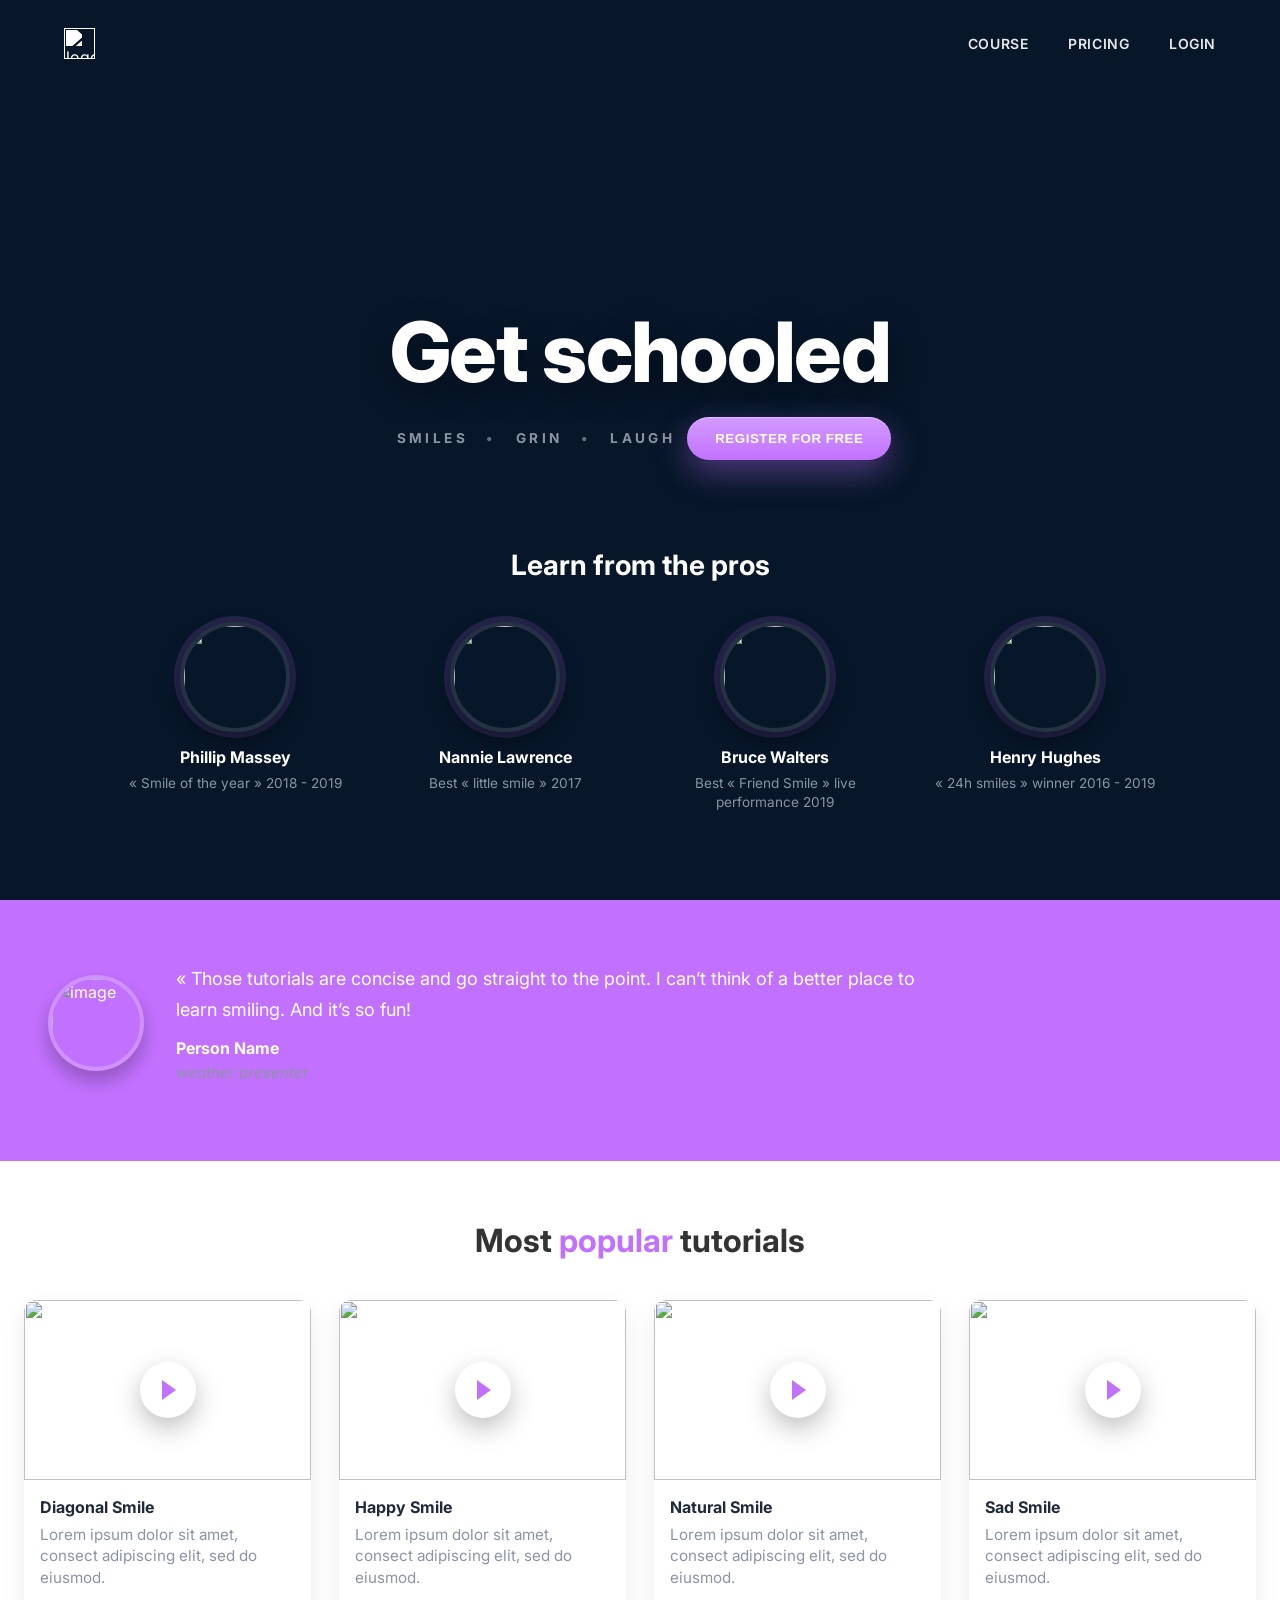
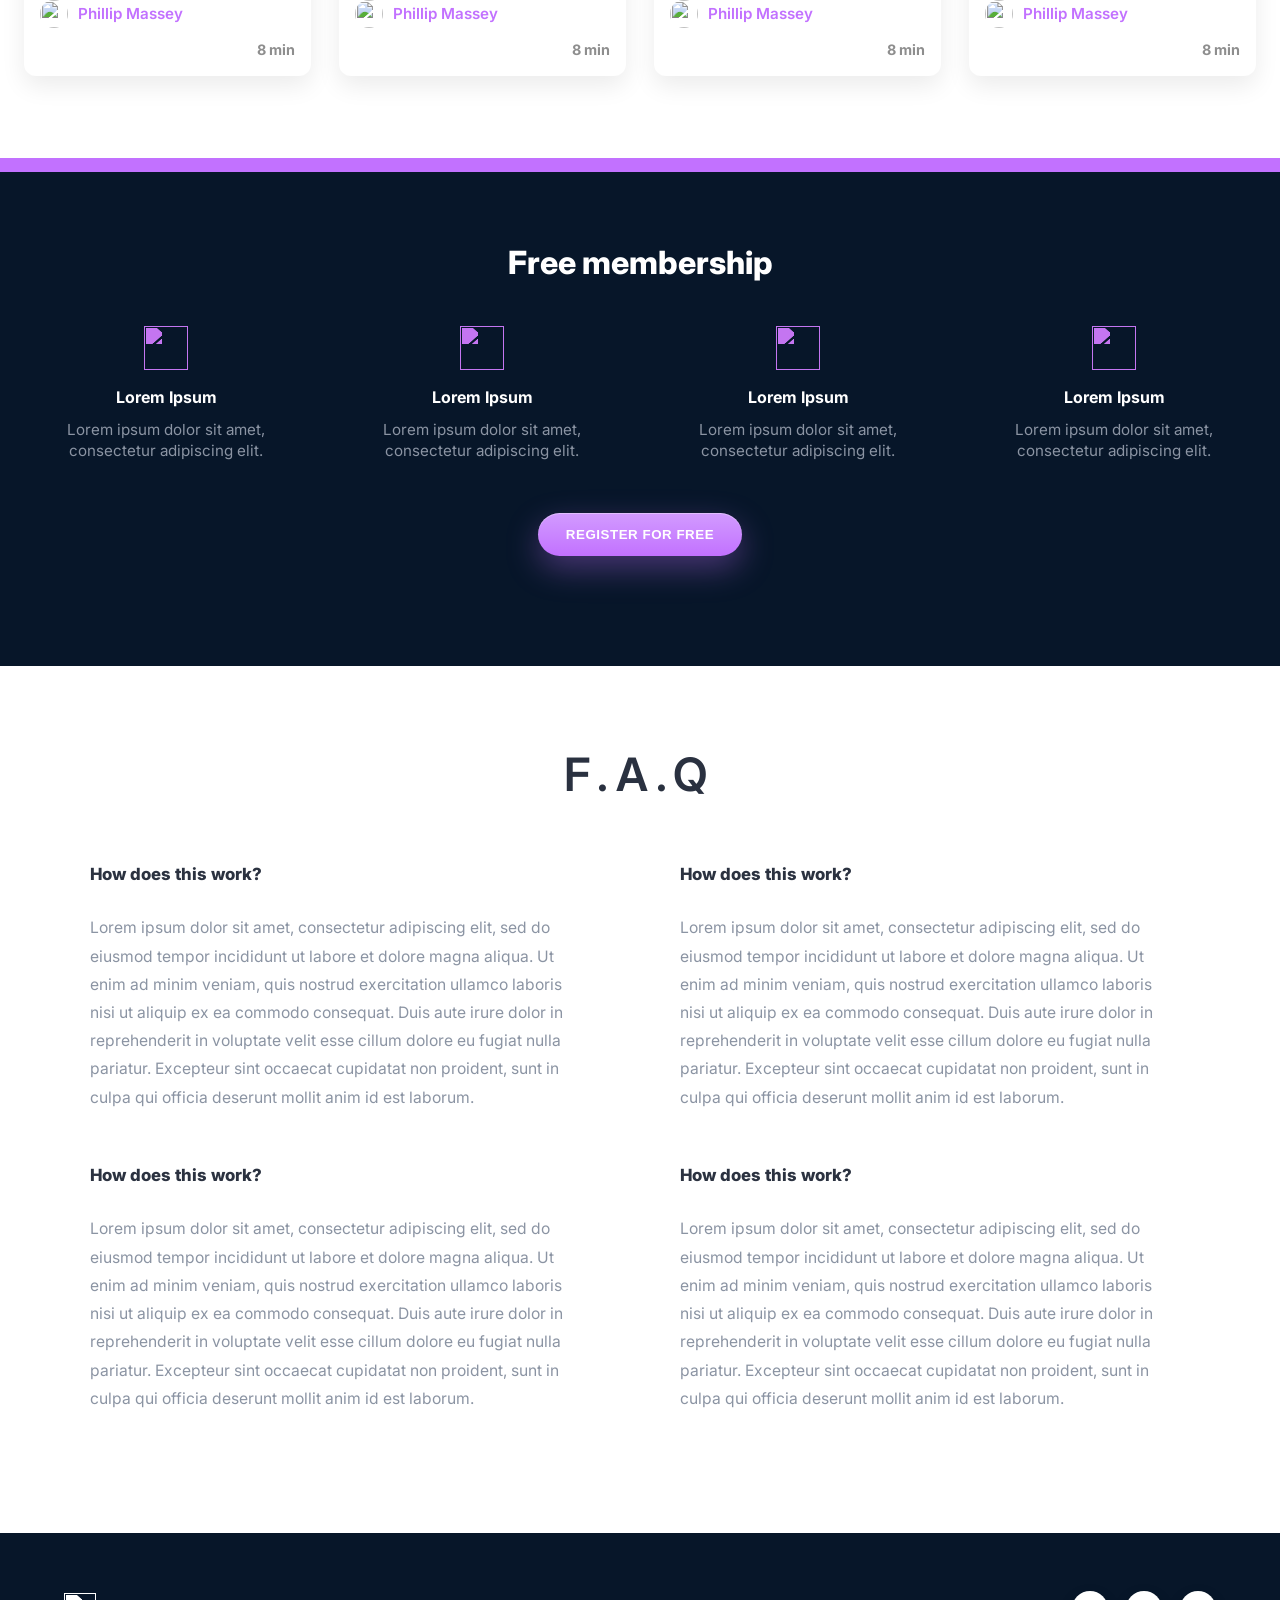
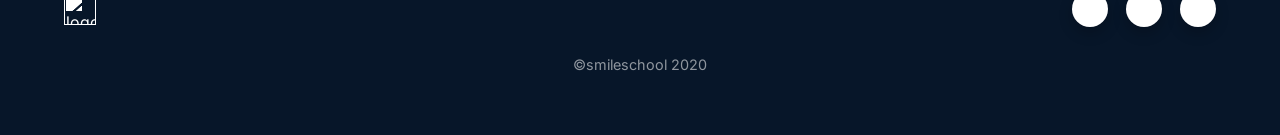
==== commit a6683ab3: "Footer Section" ====
--- a/css_advanced/index.html
+++ b/css_advanced/index.html
@@ -198,7 +198,7 @@
     <footer>
         <section>
             <div>
-                <img src="https://fakeimg.pl/250x250?text=Sample+Logo" alt="logo">
+                <img src="file:///Users/dafrosambanga/Desktop/alx_sefe/alx_html_css/css_advanced/CSS-Advanced-5/logo.png" alt="logo">
                 <div>
                     <i class="fa-brands fa-facebook"></i>
                     <i class="fa-brands fa-twitter"></i>
--- a/css_advanced/styles.css
+++ b/css_advanced/styles.css
@@ -540,6 +540,162 @@
     padding: 56px 16px 72px;
   }
 }
-
-  
-  
+/* ===================== FAQ Section ===================== */
+:root{
+  --bg-dark:#071629;
+  --ink:#1f2732;
+  --muted:#8b94a3;
+}
+
+main > section:nth-of-type(5){
+  position: relative;
+  background:#ffffff;
+  color:var(--ink);
+  padding: 90px 24px 110px;
+}
+
+/* Thin dark bars (top & bottom) */
+main > section:nth-of-type(5)::before,
+main > section:nth-of-type(5)::after{
+  content:"";
+  position:absolute; left:0; right:0; height:14px;
+  background:var(--bg-dark);
+}
+main > section:nth-of-type(5)::before{ top:0; }
+main > section:nth-of-type(5)::after{ bottom:0; }
+
+/* Title */
+main > section:nth-of-type(5) > h2{
+  text-align:center;
+  font-size: clamp(28px, 4vw, 46px);
+  font-weight: 600;
+  letter-spacing: .18em;        /* F.A.Q. tracking like the design */
+  color: #2a3140;
+  margin: 0 0 56px;
+}
+
+/* Outer container that holds the two columns */
+main > section:nth-of-type(5) > div{
+  max-width: 1100px;
+  margin: 0 auto;
+  display: grid;
+  grid-template-columns: repeat(2, minmax(0,1fr));
+  gap: 56px 80px;               /* row gap | column gap */
+}
+
+/* Each column wrapper (already 2 divs in your HTML) */
+main > section:nth-of-type(5) > div > div{
+  display: grid;
+  grid-auto-rows: min-content;
+  row-gap: 28px;                /* space between Q and A blocks */
+}
+
+/* Question blocks – in your HTML, questions are the odd children
+   of each column wrapper */
+main > section:nth-of-type(5) > div > div > div:nth-child(odd) h3{
+  margin: 0;
+  font-size: 1.05rem;
+  font-weight: 800;             /* bold question */
+  color: #2b3240;
+}
+
+/* Answer blocks – even children following each question */
+main > section:nth-of-type(5) > div > div > div:nth-child(even){
+  font-size: .98rem;
+  line-height: 1.8;
+  color: var(--muted);
+  max-width: 480px;             /* keeps comfortable line length */
+}
+
+/* Extra vertical spacing between each Q&A pair */
+main > section:nth-of-type(5) > div > div > div:nth-child(2n){
+  margin-bottom: 24px;
+}
+
+/* ----------------- Responsive ----------------- */
+@media (max-width: 900px){
+  main > section:nth-of-type(5) > div{
+    grid-template-columns: 1fr; /* stack columns */
+    gap: 40px;
+  }
+  main > section:nth-of-type(5){
+    padding: 72px 18px 84px;
+  }
+}
+/* ============ Footer Section ============ */
+footer{
+  /* footer-only variables */
+  --footer-bg: #071629;
+  --footer-text: #ffffff;
+  --footer-muted: rgba(255,255,255,.55);
+  --footer-accent: #C271FF;
+
+  background: var(--footer-bg);
+  color: var(--footer-text);
+}
+
+footer > section{
+  max-width: 1200px;
+  margin: 0 auto;
+  padding: 44px 24px 60px;
+}
+
+/* top row: logo left, socials right */
+footer > section > div:first-of-type{
+  display: flex;
+  align-items: center;
+  justify-content: space-between;
+  gap: 24px;
+}
+
+/* logo inside footer only */
+footer img[alt="logo"]{
+  height: 32px;
+  width: auto;
+  display: block;
+  object-fit: contain;
+  filter: brightness(0) invert(1); /* white on dark bg */
+  -webkit-user-drag: none;
+  user-select: none;
+}
+
+/* socials container */
+footer > section > div:first-of-type > div{
+  display: flex;
+  gap: 18px;
+}
+
+/* brand icons (footer only) */
+footer i.fa-brands{
+  width: 36px;
+  height: 36px;
+  border-radius: 50%;
+  display: grid;
+  place-items: center;
+  background: #ffffff;
+  color: var(--footer-bg);
+  font-size: 14px;
+  box-shadow: 0 6px 14px rgba(0,0,0,.22);
+  transition: transform .12s ease, box-shadow .2s ease, background .2s ease, color .2s ease;
+}
+footer i.fa-brands:hover{
+  transform: translateY(-1px);
+  box-shadow: 0 10px 20px rgba(0,0,0,.28);
+  background: var(--footer-accent);
+  color: #fff;
+}
+
+/* copyright (footer only) */
+footer > section > p{
+  margin: 28px 0 0;
+  text-align: center;
+  font-size: .9rem;
+  color: var(--footer-muted);
+}
+
+/* responsive (footer only) */
+@media (max-width: 640px){
+  footer > section{
+    padding: 36px 16px 48px;
+  }
+}
